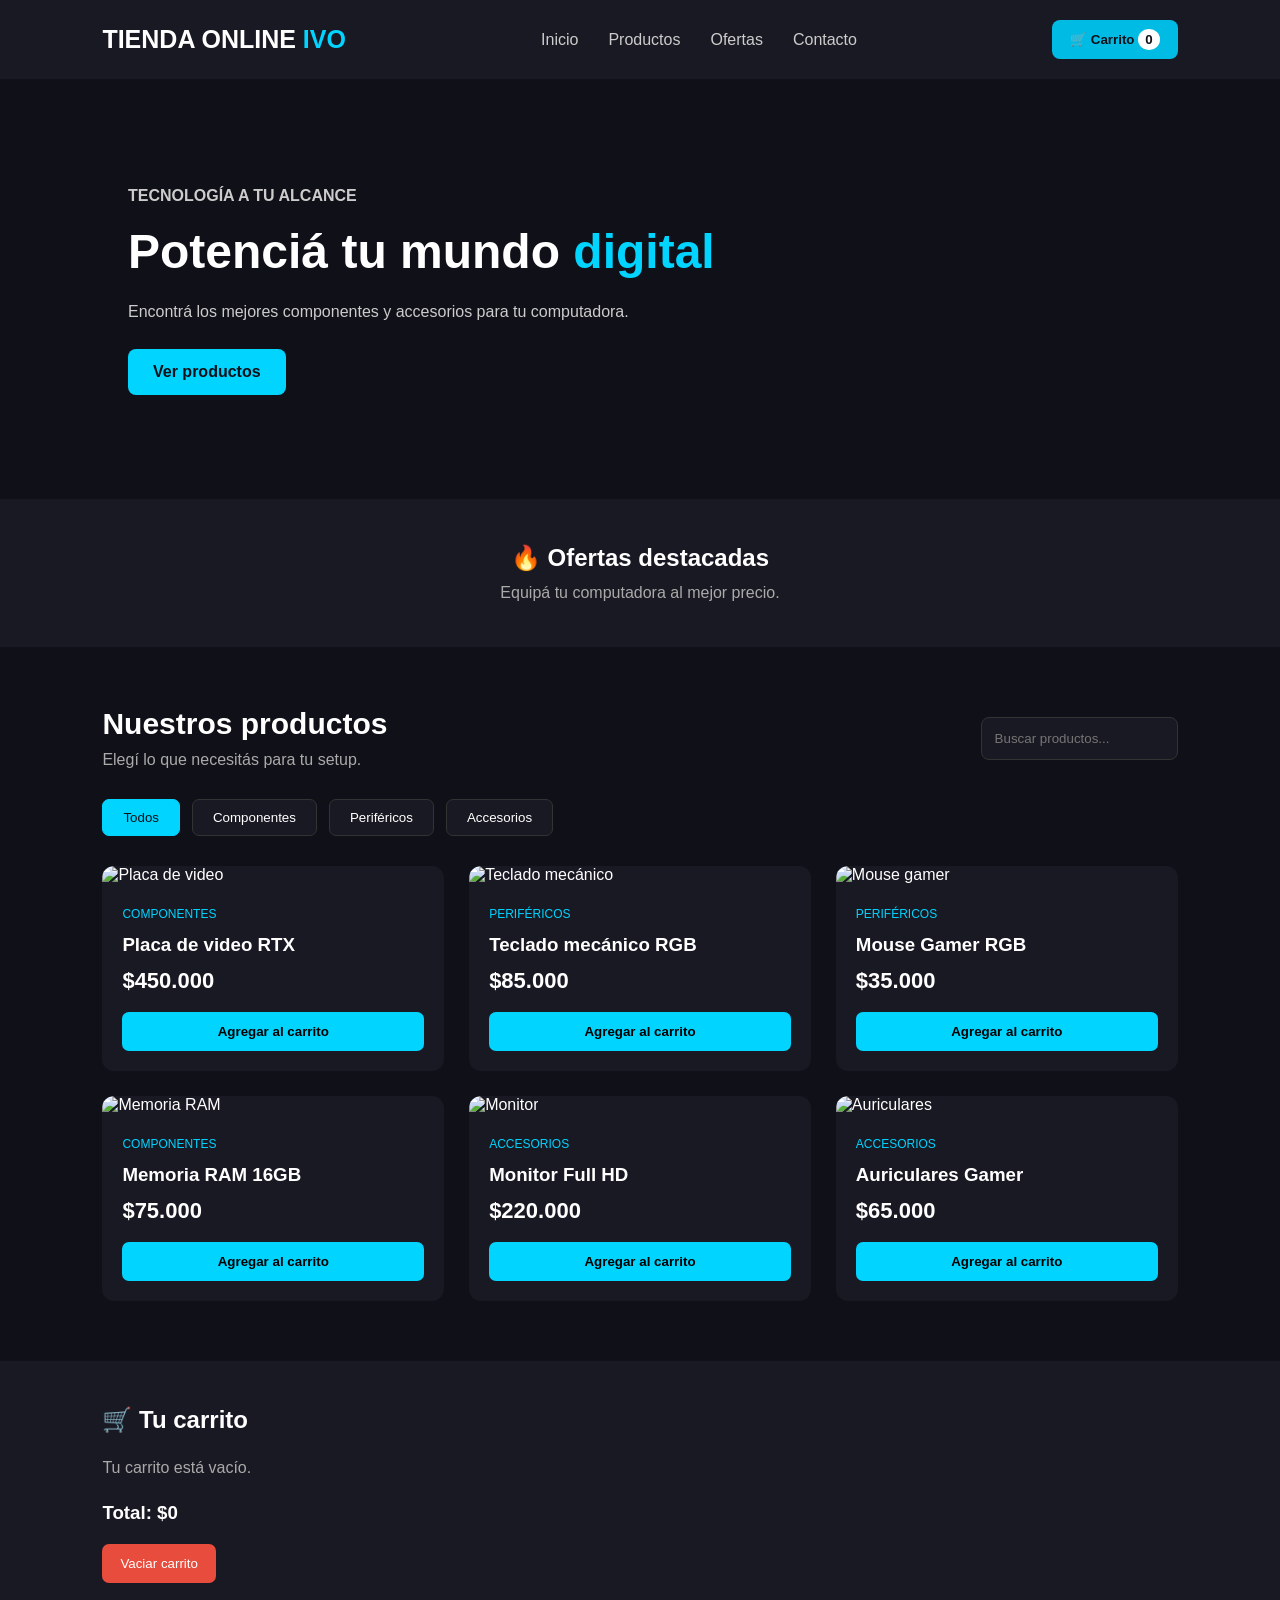
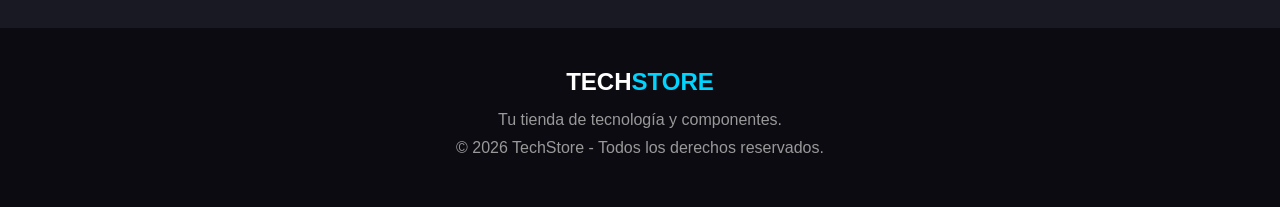
==== index.html @ 3e7b7b2c "Mi segundo proyecto para mejorar en la programacion" ====
<!DOCTYPE html>
<html lang="es">
<head>
    <meta charset="UTF-8">
    <meta name="viewport" content="width=device-width, initial-scale=1.0">
    <title>TIENDA ONLINE IVO | Tienda de Tecnología</title>
    <link rel="stylesheet" href="css/style.css">
</head>
<body>

    <!-- ENCABEZADO -->
    <header>
        <nav class="navbar">
            <a href="#" class="logo">TIENDA ONLINE<span> IVO</span></a>

            <ul class="nav-links">
                <li><a href="#inicio">Inicio</a></li>
                <li><a href="#productos">Productos</a></li>
                <li><a href="#ofertas">Ofertas</a></li>
                <li><a href="#contacto">Contacto</a></li>
            </ul>

            <button class="cart-button" onclick="mostrarCarrito()">
                🛒 Carrito
                <span id="contador">0</span>
            </button>
        </nav>
    </header>

    <!-- PORTADA -->
    <section class="hero" id="inicio">
        <div class="hero-content">
            <p class="subtitle">TECNOLOGÍA A TU ALCANCE</p>
            <h1>Potenciá tu mundo <span>digital</span></h1>
            <p>
                Encontrá los mejores componentes y accesorios
                para tu computadora.
            </p>
            <a href="#productos" class="hero-button">
                Ver productos
            </a>
        </div>
    </section>

    <!-- OFERTAS -->
    <section class="offers" id="ofertas">
        <h2>🔥 Ofertas destacadas</h2>
        <p>Equipá tu computadora al mejor precio.</p>
    </section>

    <!-- PRODUCTOS -->
    <main class="products-section" id="productos">

        <div class="section-header">
            <div>
                <h2>Nuestros productos</h2>
                <p>Elegí lo que necesitás para tu setup.</p>
            </div>

            <input
                type="text"
                id="buscador"
                placeholder="Buscar productos..."
                oninput="buscarProductos()"
            >
        </div>

        <!-- FILTROS -->
        <div class="filters">
            <button class="filter-btn active"
                onclick="filtrarProductos('todos', this)">
                Todos
            </button>

            <button class="filter-btn"
                onclick="filtrarProductos('componentes', this)">
                Componentes
            </button>

            <button class="filter-btn"
                onclick="filtrarProductos('perifericos', this)">
                Periféricos
            </button>

            <button class="filter-btn"
                onclick="filtrarProductos('accesorios', this)">
                Accesorios
            </button>
        </div>

        <!-- CATÁLOGO -->
        <div class="products-grid" id="lista-productos">

            <article class="product-card" data-categoria="componentes">
                <img src="https://images.unsplash.com/photo-1591488320449-011701bb6704?w=500"
                    alt="Placa de video">
                <div class="product-info">
                    <span class="category">Componentes</span>
                    <h3>Placa de video RTX</h3>
                    <p class="price">$450.000</p>
                    <button onclick="agregarCarrito('Placa de video RTX', 450000)">
                        Agregar al carrito
                    </button>
                </div>
            </article>

            <article class="product-card" data-categoria="perifericos">
                <img src="https://images.unsplash.com/photo-1587829741301-dc798b83add3?w=500"
                    alt="Teclado mecánico">
                <div class="product-info">
                    <span class="category">Periféricos</span>
                    <h3>Teclado mecánico RGB</h3>
                    <p class="price">$85.000</p>
                    <button onclick="agregarCarrito('Teclado mecánico RGB', 85000)">
                        Agregar al carrito
                    </button>
                </div>
            </article>

            <article class="product-card" data-categoria="perifericos">
                <img src="https://images.unsplash.com/photo-1527814050087-3793815479db?w=500"
                    alt="Mouse gamer">
                <div class="product-info">
                    <span class="category">Periféricos</span>
                    <h3>Mouse Gamer RGB</h3>
                    <p class="price">$35.000</p>
                    <button onclick="agregarCarrito('Mouse Gamer RGB', 35000)">
                        Agregar al carrito
                    </button>
                </div>
            </article>

            <article class="product-card" data-categoria="componentes">
                <img src="https://images.unsplash.com/photo-1541029071515-84cc54f84dc5?w=500"
                    alt="Memoria RAM">
                <div class="product-info">
                    <span class="category">Componentes</span>
                    <h3>Memoria RAM 16GB</h3>
                    <p class="price">$75.000</p>
                    <button onclick="agregarCarrito('Memoria RAM 16GB', 75000)">
                        Agregar al carrito
                    </button>
                </div>
            </article>

            <article class="product-card" data-categoria="accesorios">
                <img src="https://images.unsplash.com/photo-1527443224154-c4a3942d3acf?w=500"
                    alt="Monitor">
                <div class="product-info">
                    <span class="category">Accesorios</span>
                    <h3>Monitor Full HD</h3>
                    <p class="price">$220.000</p>
                    <button onclick="agregarCarrito('Monitor Full HD', 220000)">
                        Agregar al carrito
                    </button>
                </div>
            </article>

            <article class="product-card" data-categoria="accesorios">
                <img src="https://images.unsplash.com/photo-1546435770-a3e426bf472b?w=500"
                    alt="Auriculares">
                <div class="product-info">
                    <span class="category">Accesorios</span>
                    <h3>Auriculares Gamer</h3>
                    <p class="price">$65.000</p>
                    <button onclick="agregarCarrito('Auriculares Gamer', 65000)">
                        Agregar al carrito
                    </button>
                </div>
            </article>

        </div>
    </main>

    <!-- CARRITO -->
    <section class="cart-section" id="carrito">
        <h2>🛒 Tu carrito</h2>

        <div id="productos-carrito">
            <p>Tu carrito está vacío.</p>
        </div>

        <h3>Total: $<span id="total">0</span></h3>

        <button class="clear-button" onclick="vaciarCarrito()">
            Vaciar carrito
        </button>
    </section>

    <!-- CONTACTO -->
    <footer id="contacto">
        <h2>TECH<span>STORE</span></h2>
        <p>Tu tienda de tecnología y componentes.</p>
        <p>© 2026 TechStore - Todos los derechos reservados.</p>
        
    </footer>

    <script src="script.js"></script>
</body>
</html>
---- css/style.css ----
/* CONFIGURACIÓN GENERAL */

* {
    margin: 0;
    padding: 0;
    box-sizing: border-box;
    font-family: Arial, sans-serif;
    scroll-behavior: smooth;
}

body {
    background-color: #101018;
    color: white;
}

/* NAVBAR */

header {
    background-color: #191923;
    padding: 20px 8%;
    position: sticky;
    top: 0;
    z-index: 100;
}

.navbar {
    display: flex;
    justify-content: space-between;
    align-items: center;
}

.logo {
    font-size: 25px;
    font-weight: bold;
    color: white;
    text-decoration: none;
}

.logo span,
footer span {
    color: #00d4ff;
}

.nav-links {
    display: flex;
    gap: 30px;
    list-style: none;
}

.nav-links a {
    text-decoration: none;
    color: #ccc;
    transition: 0.3s;
}

.nav-links a:hover {
    color: #00d4ff;
}

.cart-button {
    background: #00bce4;
    border: none;
    padding: 12px 18px;
    border-radius: 8px;
    color: #101018;
    font-weight: bold;
    cursor: pointer;
}

.cart-button span {
    background: white;
    padding: 3px 7px;
    border-radius: 50%;
}

/* PORTADA */

.hero {
    min-height: 420px;
    display: flex;
    align-items: center;
    padding: 60px 10%;
    background:
        linear-gradient(90deg, #101018 30%, #101018aa),
        url("https://images.unsplash.com/photo-1593640408182-31c70c8268f5?w=1600")
        center/cover;
}

.hero-content {
    max-width: 600px;
}

.subtitle {
    color: #008cff;
    font-weight: bold;
    margin-bottom: 15px;
}

.hero h1 {
    font-size: 48px;
    margin-bottom: 20px;
}

.hero h1 span {
    color: #00d4ff;
}

.hero-content p {
    color: #ccc;
    line-height: 1.6;
}

.hero-button {
    display: inline-block;
    margin-top: 25px;
    background: #00d4ff;
    color: #101018;
    text-decoration: none;
    padding: 14px 25px;
    border-radius: 8px;
    font-weight: bold;
    transition: 0.3s;
}

.hero-button:hover {
    background: white;
    transform: translateY(-3px);
}

/* OFERTAS */

.offers {
    text-align: center;
    padding: 45px 20px;
    background: #191923;
}

.offers h2 {
    margin-bottom: 12px;
}

.offers p {
    color: #aaa;
}

/* PRODUCTOS */

.products-section {
    padding: 60px 8%;
}

.section-header {
    display: flex;
    justify-content: space-between;
    align-items: center;
    gap: 20px;
    flex-wrap: wrap;
}

.section-header h2 {
    font-size: 30px;
    margin-bottom: 10px;
}

.section-header p {
    color: #aaa;
}

#buscador {
    padding: 13px;
    border-radius: 8px;
    border: 1px solid #333;
    background: #191923;
    color: white;
    outline: none;
}

#buscador:focus {
    border-color: #00d4ff;
}

/* FILTROS */

.filters {
    display: flex;
    gap: 12px;
    flex-wrap: wrap;
    margin: 30px 0;
}

.filter-btn {
    background: #191923;
    color: white;
    border: 1px solid #333;
    padding: 10px 20px;
    border-radius: 7px;
    cursor: pointer;
    transition: 0.3s;
}

.filter-btn:hover,
.filter-btn.active {
    background: #00d4ff;
    color: #101018;
    border-color: #00d4ff;
}

/* TARJETAS */

.products-grid {
    display: grid;
    grid-template-columns: repeat(3, 1fr);
    gap: 25px;
}

.product-card {
    background: #191923;
    border-radius: 12px;
    overflow: hidden;
    transition: 0.3s;
}

.product-card:hover {
    transform: translateY(-7px);
    box-shadow: 0 10px 25px #0008;
}

.product-card img {
    width: 100%;
    height: 200px;
    object-fit: cover;
}

.product-info {
    padding: 20px;
}

.category {
    color: #00d4ff;
    font-size: 12px;
    text-transform: uppercase;
}

.product-info h3 {
    margin: 12px 0;
}

.price {
    font-size: 22px;
    font-weight: bold;
    margin-bottom: 18px;
}

.product-info button {
    width: 100%;
    padding: 12px;
    background: #00d4ff;
    border: none;
    border-radius: 7px;
    cursor: pointer;
    font-weight: bold;
    transition: 0.3s;
}

.product-info button:hover {
    background: white;
}

/* CARRITO */

.cart-section {
    background: #191923;
    padding: 45px 8%;
}

.cart-section h2 {
    margin-bottom: 25px;
}

#productos-carrito p {
    color: #aaa;
    margin-bottom: 15px;
}

.cart-item {
    display: flex;
    justify-content: space-between;
    align-items: center;
    gap: 15px;
    padding: 15px 0;
    border-bottom: 1px solid #333;
}

.cart-item button {
    background: #e74c3c;
    color: white;
    border: none;
    padding: 7px 12px;
    border-radius: 5px;
    cursor: pointer;
}

.cart-section h3 {
    margin-top: 25px;
}

.clear-button {
    background: #e74c3c;
    color: white;
    border: none;
    padding: 12px 18px;
    border-radius: 7px;
    cursor: pointer;
    margin-top: 20px;
}

/* FOOTER */

footer {
    padding: 40px 20px;
    text-align: center;
    background: #0b0b11;
}

footer h2 {
    margin-bottom: 15px;
}

footer p {
    color: #999;
    margin: 10px 0;
}

/* RESPONSIVE */

@media (max-width: 900px) {
    .products-grid {
        grid-template-columns: repeat(2, 1fr);
    }

    .nav-links {
        gap: 15px;
    }
}

@media (max-width: 600px) {
    .navbar {
        flex-direction: column;
        gap: 20px;
    }

    .nav-links {
        flex-wrap: wrap;
        justify-content: center;
    }

    .hero h1 {
        font-size: 35px;
    }

    .products-grid {
        grid-template-columns: 1fr;
    }

    .section-header {
        align-items: stretch;
        flex-direction: column;
    }

    #buscador {
        width: 100%;
    }
}
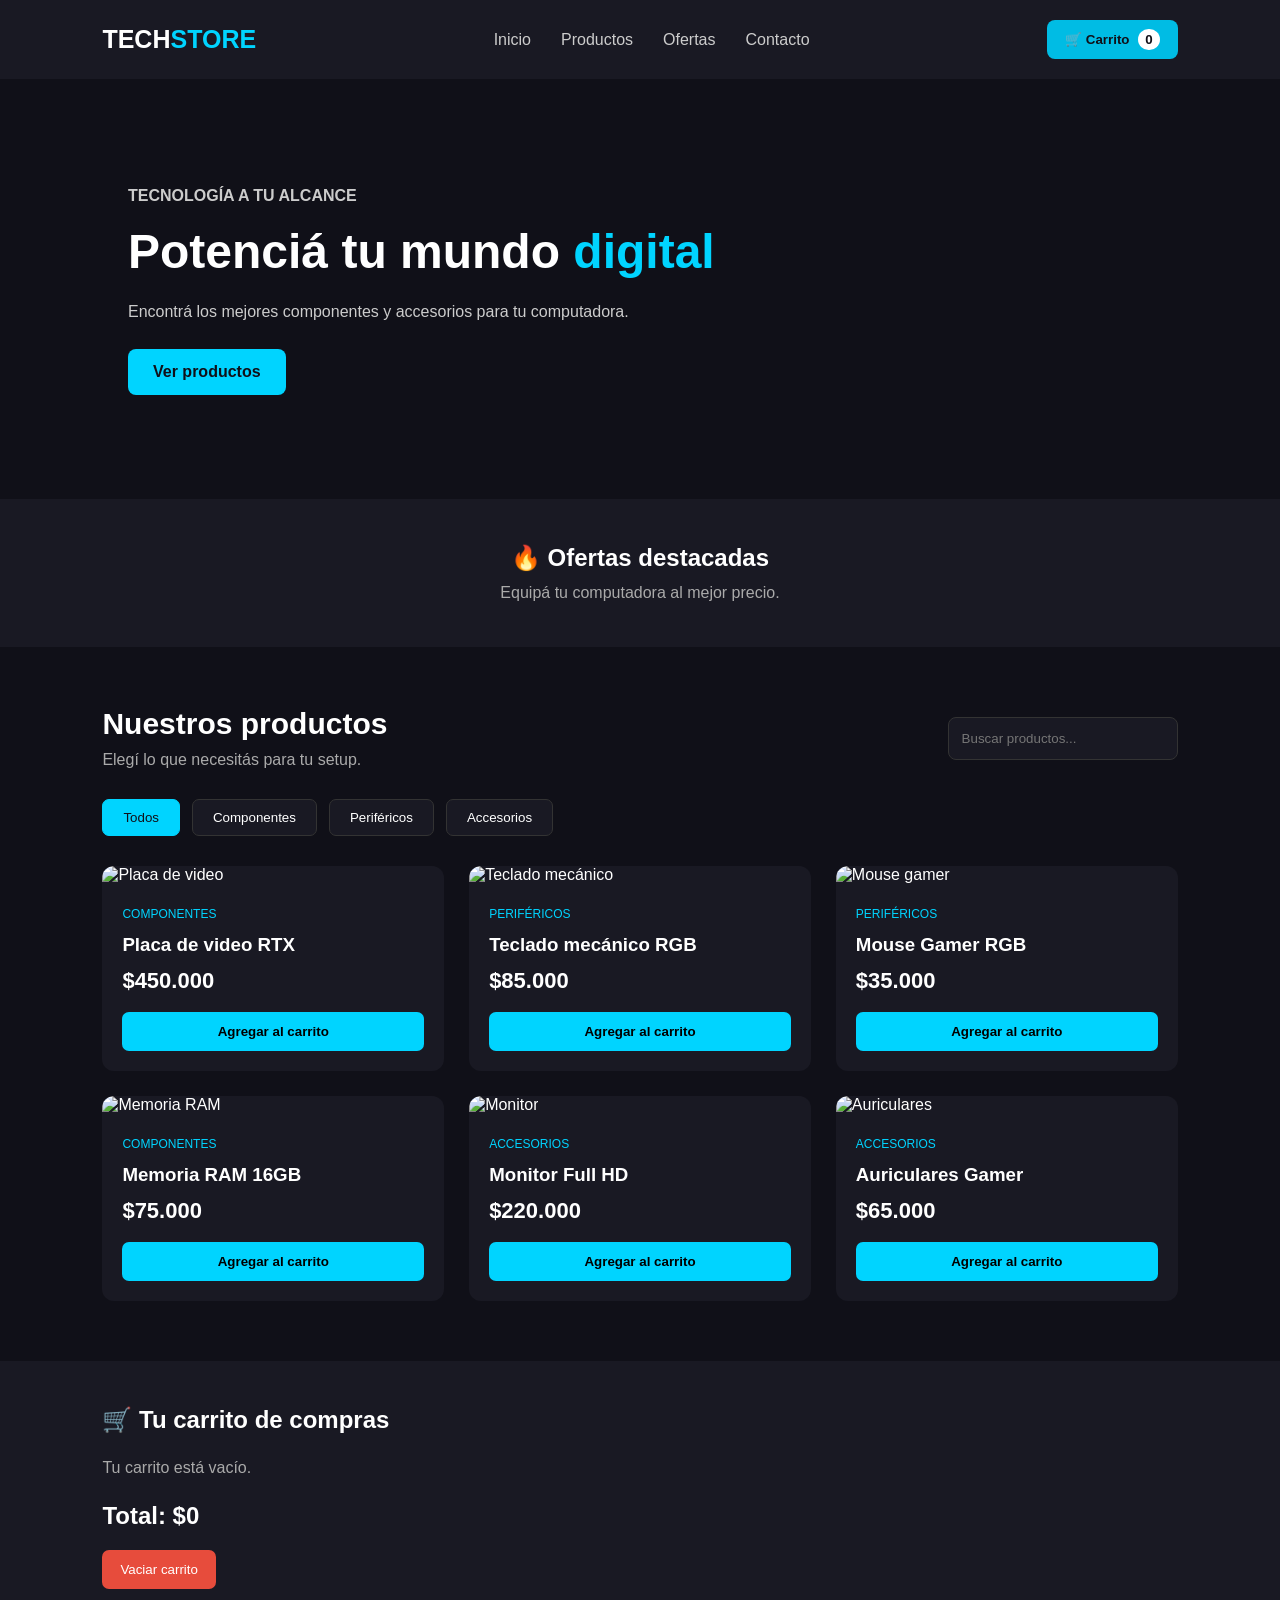
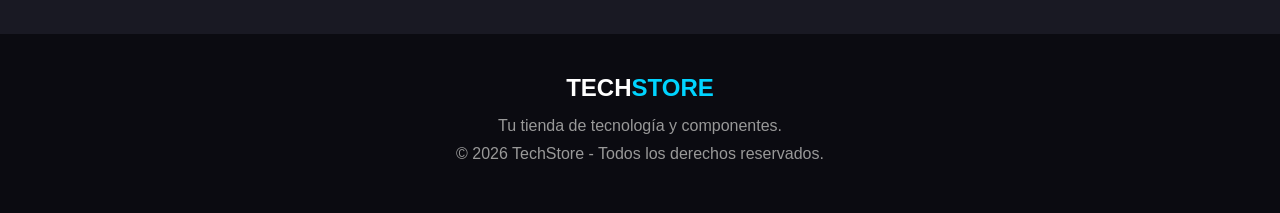
==== commit 565f1168: "Realice unos ajustes del programa para que ahora pueda sumar los montos de los productos que agregue" ====
--- a/index.html
+++ b/index.html
@@ -1,18 +1,26 @@
 
 <!DOCTYPE html>
 <html lang="es">
+
 <head>
     <meta charset="UTF-8">
     <meta name="viewport" content="width=device-width, initial-scale=1.0">
-    <title>TIENDA ONLINE IVO | Tienda de Tecnología</title>
-    <link rel="stylesheet" href="css/style.css">
+
+    <title>TechStore | Tienda de Tecnología</title>
+
+    <!-- CONEXION CSS -->
+    <link rel="stylesheet" href="./css/style.css">
 </head>
+
 <body>
 
-    <!-- ENCABEZADO -->
+    <!-- NAVBAR -->
     <header>
         <nav class="navbar">
-            <a href="#" class="logo">TIENDA ONLINE<span> IVO</span></a>
+
+            <a href="#inicio" class="logo">
+                TECH<span>STORE</span>
+            </a>
 
             <ul class="nav-links">
                 <li><a href="#inicio">Inicio</a></li>
@@ -25,177 +33,304 @@
                 🛒 Carrito
                 <span id="contador">0</span>
             </button>
+
         </nav>
     </header>
 
-    <!-- PORTADA -->
+
+    <!-- HERO -->
     <section class="hero" id="inicio">
+
         <div class="hero-content">
+
             <p class="subtitle">TECNOLOGÍA A TU ALCANCE</p>
-            <h1>Potenciá tu mundo <span>digital</span></h1>
+
+            <h1>
+                Potenciá tu mundo
+                <span>digital</span>
+            </h1>
+
             <p>
                 Encontrá los mejores componentes y accesorios
                 para tu computadora.
             </p>
+
             <a href="#productos" class="hero-button">
                 Ver productos
             </a>
-        </div>
+
+        </div>
+
     </section>
+
 
     <!-- OFERTAS -->
     <section class="offers" id="ofertas">
+
         <h2>🔥 Ofertas destacadas</h2>
-        <p>Equipá tu computadora al mejor precio.</p>
+
+        <p>
+            Equipá tu computadora al mejor precio.
+        </p>
+
     </section>
+
 
     <!-- PRODUCTOS -->
     <main class="products-section" id="productos">
 
         <div class="section-header">
+
             <div>
                 <h2>Nuestros productos</h2>
-                <p>Elegí lo que necesitás para tu setup.</p>
+
+                <p>
+                    Elegí lo que necesitás para tu setup.
+                </p>
             </div>
 
             <input
                 type="text"
                 id="buscador"
                 placeholder="Buscar productos..."
-                oninput="buscarProductos()"
             >
-        </div>
+
+        </div>
+
 
         <!-- FILTROS -->
         <div class="filters">
-            <button class="filter-btn active"
-                onclick="filtrarProductos('todos', this)">
+
+            <button class="filter-btn active" data-filtro="todos">
                 Todos
             </button>
 
-            <button class="filter-btn"
-                onclick="filtrarProductos('componentes', this)">
+            <button class="filter-btn" data-filtro="componentes">
                 Componentes
             </button>
 
-            <button class="filter-btn"
-                onclick="filtrarProductos('perifericos', this)">
+            <button class="filter-btn" data-filtro="perifericos">
                 Periféricos
             </button>
 
-            <button class="filter-btn"
-                onclick="filtrarProductos('accesorios', this)">
+            <button class="filter-btn" data-filtro="accesorios">
                 Accesorios
             </button>
-        </div>
-
-        <!-- CATÁLOGO -->
+
+        </div>
+
+
+        <!-- GRID PRODUCTOS -->
         <div class="products-grid" id="lista-productos">
 
+
+            <!-- PRODUCTO 1 -->
             <article class="product-card" data-categoria="componentes">
-                <img src="https://images.unsplash.com/photo-1591488320449-011701bb6704?w=500"
-                    alt="Placa de video">
-                <div class="product-info">
+
+                <img
+                    src="https://images.unsplash.com/photo-1591488320449-011701bb6704?w=500"
+                    alt="Placa de video"
+                >
+
+                <div class="product-info">
+
                     <span class="category">Componentes</span>
+
                     <h3>Placa de video RTX</h3>
+
                     <p class="price">$450.000</p>
+
                     <button onclick="agregarCarrito('Placa de video RTX', 450000)">
                         Agregar al carrito
                     </button>
-                </div>
-            </article>
-
+
+                </div>
+
+            </article>
+
+
+            <!-- PRODUCTO 2 -->
             <article class="product-card" data-categoria="perifericos">
-                <img src="https://images.unsplash.com/photo-1587829741301-dc798b83add3?w=500"
-                    alt="Teclado mecánico">
-                <div class="product-info">
+
+                <img
+                    src="https://images.unsplash.com/photo-1587829741301-dc798b83add3?w=500"
+                    alt="Teclado mecánico"
+                >
+
+                <div class="product-info">
+
                     <span class="category">Periféricos</span>
+
                     <h3>Teclado mecánico RGB</h3>
+
                     <p class="price">$85.000</p>
+
                     <button onclick="agregarCarrito('Teclado mecánico RGB', 85000)">
                         Agregar al carrito
                     </button>
-                </div>
-            </article>
-
+
+                </div>
+
+            </article>
+
+
+            <!-- PRODUCTO 3 -->
             <article class="product-card" data-categoria="perifericos">
-                <img src="https://images.unsplash.com/photo-1527814050087-3793815479db?w=500"
-                    alt="Mouse gamer">
-                <div class="product-info">
+
+                <img
+                    src="https://images.unsplash.com/photo-1527814050087-3793815479db?w=500"
+                    alt="Mouse gamer"
+                >
+
+                <div class="product-info">
+
                     <span class="category">Periféricos</span>
+
                     <h3>Mouse Gamer RGB</h3>
+
                     <p class="price">$35.000</p>
+
                     <button onclick="agregarCarrito('Mouse Gamer RGB', 35000)">
                         Agregar al carrito
                     </button>
-                </div>
-            </article>
-
+
+                </div>
+
+            </article>
+
+
+            <!-- PRODUCTO 4 -->
             <article class="product-card" data-categoria="componentes">
-                <img src="https://images.unsplash.com/photo-1541029071515-84cc54f84dc5?w=500"
-                    alt="Memoria RAM">
-                <div class="product-info">
+
+                <img
+                    src="https://images.unsplash.com/photo-1541029071515-84cc54f84dc5?w=500"
+                    alt="Memoria RAM"
+                >
+
+                <div class="product-info">
+
                     <span class="category">Componentes</span>
+
                     <h3>Memoria RAM 16GB</h3>
+
                     <p class="price">$75.000</p>
+
                     <button onclick="agregarCarrito('Memoria RAM 16GB', 75000)">
                         Agregar al carrito
                     </button>
-                </div>
-            </article>
-
+
+                </div>
+
+            </article>
+
+
+            <!-- PRODUCTO 5 -->
             <article class="product-card" data-categoria="accesorios">
-                <img src="https://images.unsplash.com/photo-1527443224154-c4a3942d3acf?w=500"
-                    alt="Monitor">
-                <div class="product-info">
+
+                <img
+                    src="https://images.unsplash.com/photo-1527443224154-c4a3942d3acf?w=500"
+                    alt="Monitor"
+                >
+
+                <div class="product-info">
+
                     <span class="category">Accesorios</span>
+
                     <h3>Monitor Full HD</h3>
+
                     <p class="price">$220.000</p>
+
                     <button onclick="agregarCarrito('Monitor Full HD', 220000)">
                         Agregar al carrito
                     </button>
-                </div>
-            </article>
-
+
+                </div>
+
+            </article>
+
+
+            <!-- PRODUCTO 6 -->
             <article class="product-card" data-categoria="accesorios">
-                <img src="https://images.unsplash.com/photo-1546435770-a3e426bf472b?w=500"
-                    alt="Auriculares">
-                <div class="product-info">
+
+                <img
+                    src="https://images.unsplash.com/photo-1546435770-a3e426bf472b?w=500"
+                    alt="Auriculares"
+                >
+
+                <div class="product-info">
+
                     <span class="category">Accesorios</span>
+
                     <h3>Auriculares Gamer</h3>
+
                     <p class="price">$65.000</p>
+
                     <button onclick="agregarCarrito('Auriculares Gamer', 65000)">
                         Agregar al carrito
                     </button>
-                </div>
-            </article>
-
-        </div>
+
+                </div>
+
+            </article>
+
+        </div>
+
+        <p id="sin-resultados" hidden>
+            No se encontraron productos.
+        </p>
+
     </main>
+
 
     <!-- CARRITO -->
     <section class="cart-section" id="carrito">
-        <h2>🛒 Tu carrito</h2>
+
+        <h2>🛒 Tu carrito de compras</h2>
 
         <div id="productos-carrito">
+
             <p>Tu carrito está vacío.</p>
-        </div>
-
-        <h3>Total: $<span id="total">0</span></h3>
-
-        <button class="clear-button" onclick="vaciarCarrito()">
-            Vaciar carrito
-        </button>
+
+        </div>
+
+        <div class="cart-total">
+
+            <h3>
+                Total:
+                $<span id="total">0</span>
+            </h3>
+
+            <button
+                class="clear-button"
+                onclick="vaciarCarrito()"
+            >
+                Vaciar carrito
+            </button>
+
+        </div>
+
     </section>
 
-    <!-- CONTACTO -->
+
+    <!-- FOOTER -->
     <footer id="contacto">
+
         <h2>TECH<span>STORE</span></h2>
-        <p>Tu tienda de tecnología y componentes.</p>
-        <p>© 2026 TechStore - Todos los derechos reservados.</p>
-        
+
+        <p>
+            Tu tienda de tecnología y componentes.
+        </p>
+
+        <p>
+            © 2026 TechStore - Todos los derechos reservados.
+        </p>
+
     </footer>
 
-    <script src="script.js"></script>
+
+    <!-- CONEXION JAVASCRIPT -->
+    <script src="./js/main.js"></script>
+
 </body>
+
 </html>
--- a/css/style.css
+++ b/css/style.css
@@ -1,5 +1,7 @@
 
-/* CONFIGURACIÓN GENERAL */
+/* =================================
+   CONFIGURACION GENERAL
+================================= */
 
 * {
     margin: 0;
@@ -14,7 +16,10 @@
     color: white;
 }
 
-/* NAVBAR */
+
+/* =================================
+   NAVBAR
+================================= */
 
 header {
     background-color: #191923;
@@ -28,6 +33,7 @@
     display: flex;
     justify-content: space-between;
     align-items: center;
+    gap: 20px;
 }
 
 .logo {
@@ -72,15 +78,20 @@
     background: white;
     padding: 3px 7px;
     border-radius: 50%;
-}
-
-/* PORTADA */
+    margin-left: 5px;
+}
+
+
+/* =================================
+   HERO
+================================= */
 
 .hero {
     min-height: 420px;
     display: flex;
     align-items: center;
     padding: 60px 10%;
+
     background:
         linear-gradient(90deg, #101018 30%, #101018aa),
         url("https://images.unsplash.com/photo-1593640408182-31c70c8268f5?w=1600")
@@ -92,7 +103,7 @@
 }
 
 .subtitle {
-    color: #008cff;
+    color: #00d4ff;
     font-weight: bold;
     margin-bottom: 15px;
 }
@@ -128,7 +139,10 @@
     transform: translateY(-3px);
 }
 
-/* OFERTAS */
+
+/* =================================
+   OFERTAS
+================================= */
 
 .offers {
     text-align: center;
@@ -144,7 +158,10 @@
     color: #aaa;
 }
 
-/* PRODUCTOS */
+
+/* =================================
+   PRODUCTOS
+================================= */
 
 .products-section {
     padding: 60px 8%;
@@ -174,13 +191,17 @@
     background: #191923;
     color: white;
     outline: none;
+    min-width: 230px;
 }
 
 #buscador:focus {
     border-color: #00d4ff;
 }
 
-/* FILTROS */
+
+/* =================================
+   FILTROS
+================================= */
 
 .filters {
     display: flex;
@@ -206,11 +227,14 @@
     border-color: #00d4ff;
 }
 
-/* TARJETAS */
+
+/* =================================
+   GRID Y TARJETAS
+================================= */
 
 .products-grid {
     display: grid;
-    grid-template-columns: repeat(3, 1fr);
+    grid-template-columns: repeat(3, minmax(0, 1fr));
     gap: 25px;
 }
 
@@ -267,7 +291,10 @@
     background: white;
 }
 
-/* CARRITO */
+
+/* =================================
+   CARRITO
+================================= */
 
 .cart-section {
     background: #191923;
@@ -278,7 +305,7 @@
     margin-bottom: 25px;
 }
 
-#productos-carrito p {
+#productos-carrito > p {
     color: #aaa;
     margin-bottom: 15px;
 }
@@ -287,22 +314,45 @@
     display: flex;
     justify-content: space-between;
     align-items: center;
-    gap: 15px;
-    padding: 15px 0;
-    border-bottom: 1px solid #333;
-}
-
-.cart-item button {
+    gap: 20px;
+    padding: 20px;
+    margin-bottom: 15px;
+    background: #101018;
+    border-radius: 10px;
+}
+
+.cart-item p {
+    color: #aaa;
+    margin-top: 8px;
+}
+
+.cart-actions {
+    display: flex;
+    gap: 8px;
+    flex-wrap: wrap;
+}
+
+.cart-actions button {
+    padding: 9px 13px;
+    border: none;
+    border-radius: 6px;
+    cursor: pointer;
+    background: #00d4ff;
+    color: #101018;
+    font-weight: bold;
+}
+
+.cart-actions .delete-button {
     background: #e74c3c;
     color: white;
-    border: none;
-    padding: 7px 12px;
-    border-radius: 5px;
-    cursor: pointer;
-}
-
-.cart-section h3 {
+}
+
+.cart-total {
     margin-top: 25px;
+}
+
+.cart-total h3 {
+    font-size: 24px;
 }
 
 .clear-button {
@@ -315,7 +365,20 @@
     margin-top: 20px;
 }
 
-/* FOOTER */
+
+/* =================================
+   SIN RESULTADOS
+================================= */
+
+#sin-resultados {
+    color: #aaa;
+    margin-top: 25px;
+}
+
+
+/* =================================
+   FOOTER
+================================= */
 
 footer {
     padding: 40px 20px;
@@ -332,19 +395,25 @@
     margin: 10px 0;
 }
 
-/* RESPONSIVE */
+
+/* =================================
+   RESPONSIVE
+================================= */
 
 @media (max-width: 900px) {
+
     .products-grid {
-        grid-template-columns: repeat(2, 1fr);
+        grid-template-columns: repeat(2, minmax(0, 1fr));
     }
 
     .nav-links {
         gap: 15px;
     }
+
 }
 
 @media (max-width: 600px) {
+
     .navbar {
         flex-direction: column;
         gap: 20px;
@@ -371,4 +440,10 @@
     #buscador {
         width: 100%;
     }
-}
+
+    .cart-item {
+        flex-direction: column;
+        align-items: flex-start;
+    }
+
+}
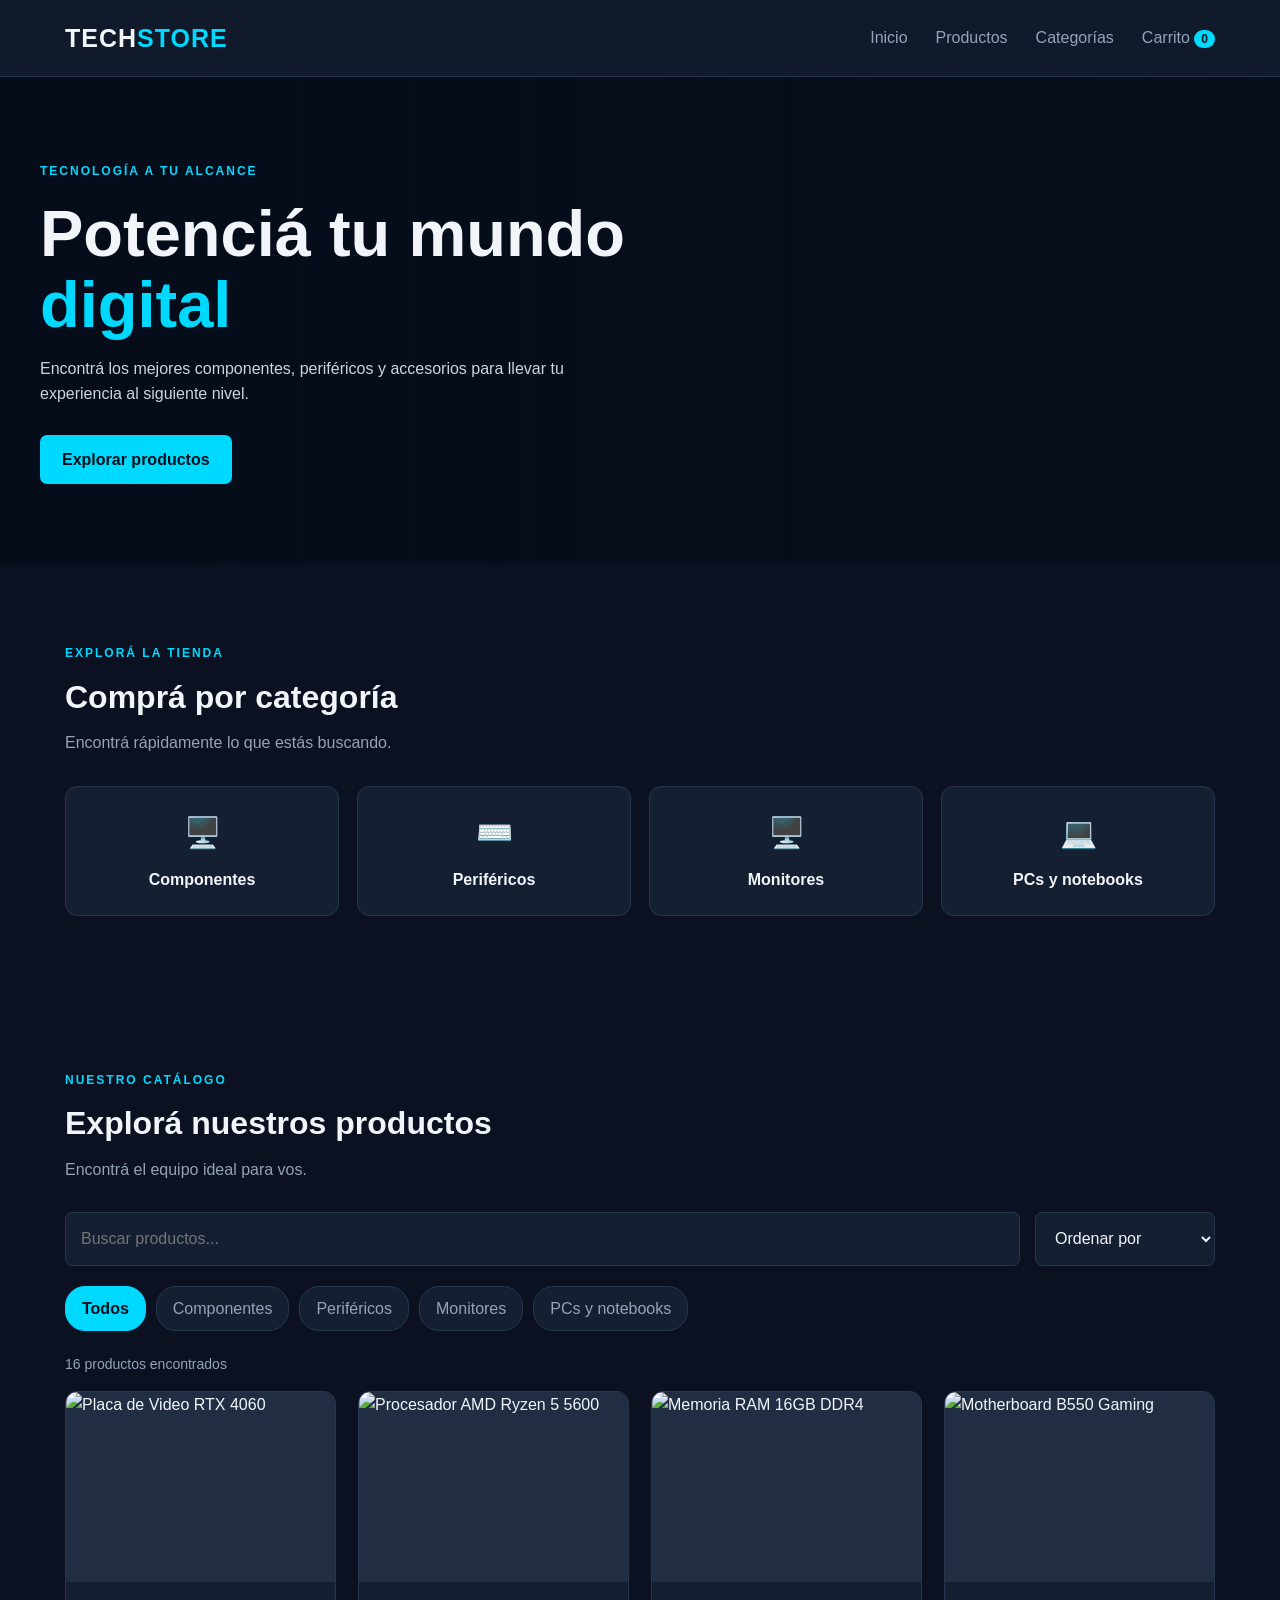
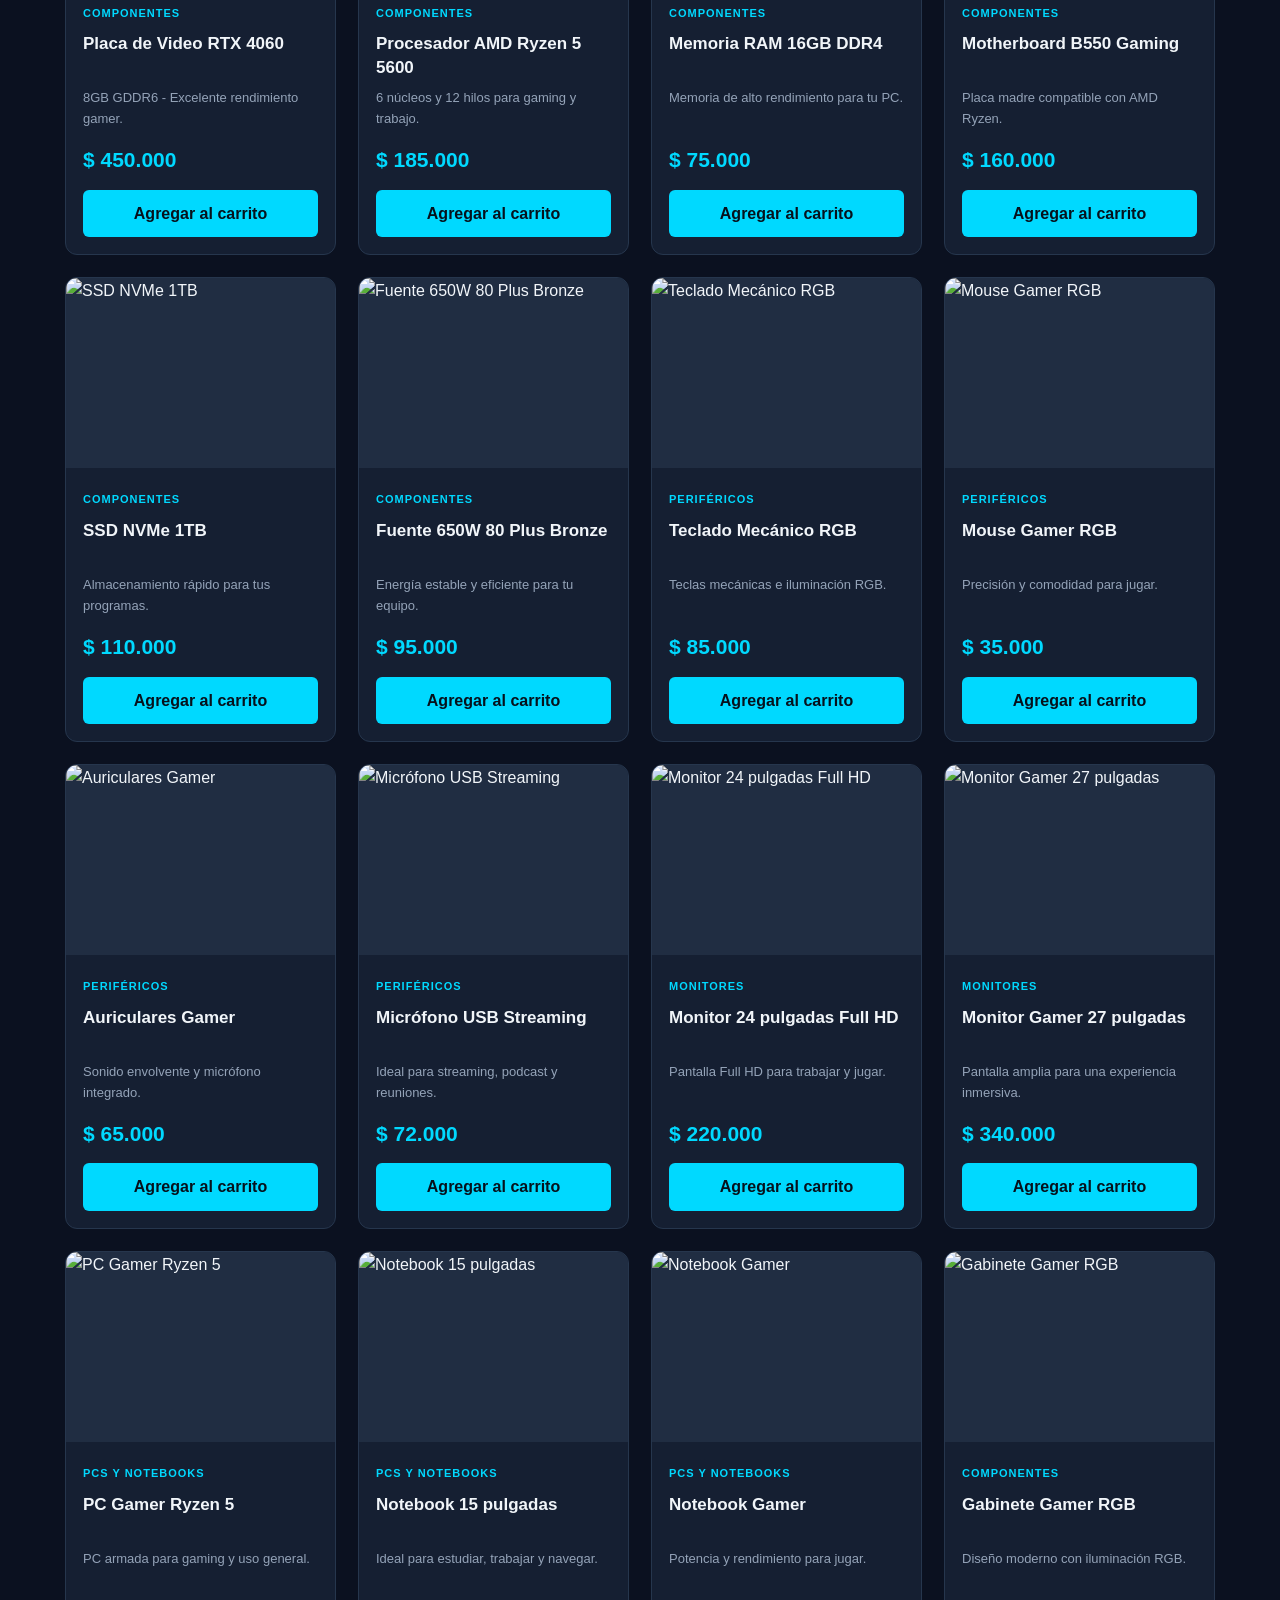
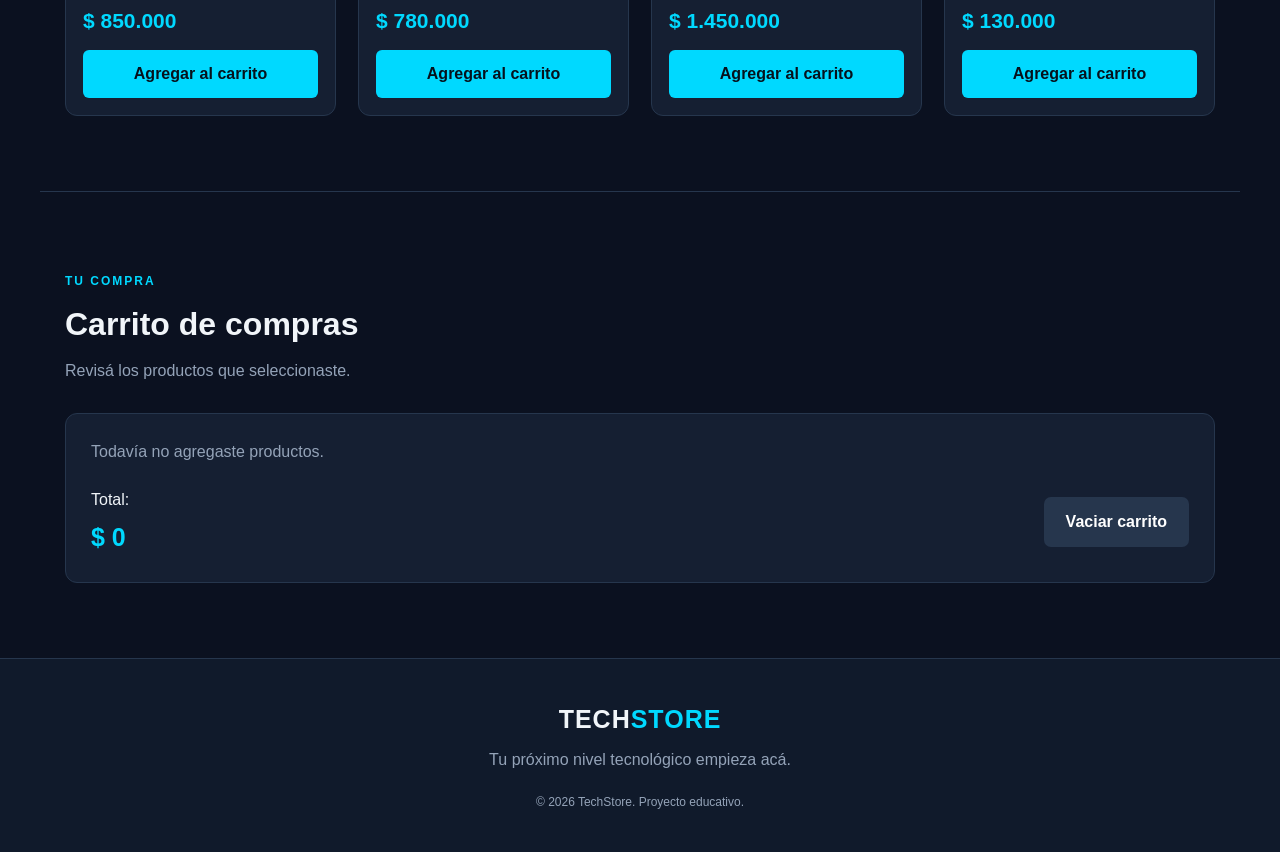
==== commit 25cf4606: "Se realiza la insercion de mas productos y retoques de codigo" ====
--- a/index.html
+++ b/index.html
@@ -1,336 +1,142 @@
 
 <!DOCTYPE html>
 <html lang="es">
-
 <head>
     <meta charset="UTF-8">
     <meta name="viewport" content="width=device-width, initial-scale=1.0">
-
-    <title>TechStore | Tienda de Tecnología</title>
-
-    <!-- CONEXION CSS -->
+    <title>TechStore | Tecnología y Gaming</title>
     <link rel="stylesheet" href="./css/style.css">
 </head>
-
 <body>
 
-    <!-- NAVBAR -->
-    <header>
+    <header class="header">
         <nav class="navbar">
-
-            <a href="#inicio" class="logo">
-                TECH<span>STORE</span>
-            </a>
+            <a href="#" class="logo">TECH<span>STORE</span></a>
 
             <ul class="nav-links">
                 <li><a href="#inicio">Inicio</a></li>
-                <li><a href="#productos">Productos</a></li>
-                <li><a href="#ofertas">Ofertas</a></li>
-                <li><a href="#contacto">Contacto</a></li>
+                <li><a href="#catalogo">Productos</a></li>
+                <li><a href="#categorias">Categorías</a></li>
+                <li><a href="#carrito">Carrito <span id="contador-carrito">0</span></a></li>
             </ul>
-
-            <button class="cart-button" onclick="mostrarCarrito()">
-                🛒 Carrito
-                <span id="contador">0</span>
-            </button>
-
         </nav>
     </header>
 
+    <main>
+        <section class="hero" id="inicio">
+            <div class="hero-content">
+                <span class="hero-tag">TECNOLOGÍA A TU ALCANCE</span>
+                <h1>Potenciá tu mundo <span>digital</span></h1>
+                <p>Encontrá los mejores componentes, periféricos y accesorios para llevar tu experiencia al siguiente nivel.</p>
+                <a href="#catalogo" class="btn-primary">Explorar productos</a>
+            </div>
+        </section>
 
-    <!-- HERO -->
-    <section class="hero" id="inicio">
-
-        <div class="hero-content">
-
-            <p class="subtitle">TECNOLOGÍA A TU ALCANCE</p>
-
-            <h1>
-                Potenciá tu mundo
-                <span>digital</span>
-            </h1>
-
-            <p>
-                Encontrá los mejores componentes y accesorios
-                para tu computadora.
-            </p>
-
-            <a href="#productos" class="hero-button">
-                Ver productos
-            </a>
-
-        </div>
-
-    </section>
-
-
-    <!-- OFERTAS -->
-    <section class="offers" id="ofertas">
-
-        <h2>🔥 Ofertas destacadas</h2>
-
-        <p>
-            Equipá tu computadora al mejor precio.
-        </p>
-
-    </section>
-
-
-    <!-- PRODUCTOS -->
-    <main class="products-section" id="productos">
-
-        <div class="section-header">
-
-            <div>
-                <h2>Nuestros productos</h2>
-
-                <p>
-                    Elegí lo que necesitás para tu setup.
-                </p>
+        <section class="categories-section" id="categorias">
+            <div class="section-heading">
+                <span class="section-tag">EXPLORÁ LA TIENDA</span>
+                <h2>Comprá por categoría</h2>
+                <p>Encontrá rápidamente lo que estás buscando.</p>
             </div>
 
-            <input
-                type="text"
-                id="buscador"
-                placeholder="Buscar productos..."
-            >
+            <div class="category-cards">
+                <button class="category-card" data-category="componentes">
+                    <span class="category-icon">🖥️</span>
+                    <span>Componentes</span>
+                </button>
 
-        </div>
+                <button class="category-card" data-category="perifericos">
+                    <span class="category-icon">⌨️</span>
+                    <span>Periféricos</span>
+                </button>
 
+                <button class="category-card" data-category="monitores">
+                    <span class="category-icon">🖥️</span>
+                    <span>Monitores</span>
+                </button>
 
-        <!-- FILTROS -->
-        <div class="filters">
+                <button class="category-card" data-category="pcs">
+                    <span class="category-icon">💻</span>
+                    <span>PCs y notebooks</span>
+                </button>
+            </div>
+        </section>
 
-            <button class="filter-btn active" data-filtro="todos">
-                Todos
-            </button>
+        <section class="catalog-section" id="catalogo">
+            <div class="section-heading">
+                <span class="section-tag">NUESTRO CATÁLOGO</span>
+                <h2>Explorá nuestros productos</h2>
+                <p>Encontrá el equipo ideal para vos.</p>
+            </div>
 
-            <button class="filter-btn" data-filtro="componentes">
-                Componentes
-            </button>
-
-            <button class="filter-btn" data-filtro="perifericos">
-                Periféricos
-            </button>
-
-            <button class="filter-btn" data-filtro="accesorios">
-                Accesorios
-            </button>
-
-        </div>
-
-
-        <!-- GRID PRODUCTOS -->
-        <div class="products-grid" id="lista-productos">
-
-
-            <!-- PRODUCTO 1 -->
-            <article class="product-card" data-categoria="componentes">
-
-                <img
-                    src="https://images.unsplash.com/photo-1591488320449-011701bb6704?w=500"
-                    alt="Placa de video"
+            <div class="catalog-controls">
+                <input
+                    type="search"
+                    id="buscador"
+                    placeholder="Buscar productos..."
+                    aria-label="Buscar productos"
                 >
 
-                <div class="product-info">
+                <select id="ordenar-productos" aria-label="Ordenar productos">
+                    <option value="default">Ordenar por</option>
+                    <option value="menor">Menor precio</option>
+                    <option value="mayor">Mayor precio</option>
+                    <option value="nombre">Nombre A-Z</option>
+                </select>
+            </div>
 
-                    <span class="category">Componentes</span>
+            <div class="filter-buttons">
+                <button class="filter-btn active" data-category="todos">Todos</button>
+                <button class="filter-btn" data-category="componentes">Componentes</button>
+                <button class="filter-btn" data-category="perifericos">Periféricos</button>
+                <button class="filter-btn" data-category="monitores">Monitores</button>
+                <button class="filter-btn" data-category="pcs">PCs y notebooks</button>
+            </div>
 
-                    <h3>Placa de video RTX</h3>
+            <p class="results-count" id="cantidad-resultados"></p>
 
-                    <p class="price">$450.000</p>
+            <div class="products-grid" id="contenedor-productos">
+                <!-- JavaScript genera las tarjetas automáticamente -->
+            </div>
 
-                    <button onclick="agregarCarrito('Placa de video RTX', 450000)">
-                        Agregar al carrito
-                    </button>
+            <p class="no-results" id="sin-resultados" hidden>
+                No encontramos productos con esa búsqueda.
+            </p>
+        </section>
 
+        <section class="cart-section" id="carrito">
+            <div class="section-heading">
+                <span class="section-tag">TU COMPRA</span>
+                <h2>Carrito de compras</h2>
+                <p>Revisá los productos que seleccionaste.</p>
+            </div>
+
+            <div class="cart-container">
+                <div id="lista-carrito">
+                    <p class="cart-empty">Todavía no agregaste productos.</p>
                 </div>
 
-            </article>
+                <div class="cart-summary">
+                    <div class="cart-total">
+                        <span>Total:</span>
+                        <strong id="total-carrito">$0</strong>
+                    </div>
 
-
-            <!-- PRODUCTO 2 -->
-            <article class="product-card" data-categoria="perifericos">
-
-                <img
-                    src="https://images.unsplash.com/photo-1587829741301-dc798b83add3?w=500"
-                    alt="Teclado mecánico"
-                >
-
-                <div class="product-info">
-
-                    <span class="category">Periféricos</span>
-
-                    <h3>Teclado mecánico RGB</h3>
-
-                    <p class="price">$85.000</p>
-
-                    <button onclick="agregarCarrito('Teclado mecánico RGB', 85000)">
-                        Agregar al carrito
+                    <button id="vaciar-carrito" class="btn-secondary">
+                        Vaciar carrito
                     </button>
-
                 </div>
-
-            </article>
-
-
-            <!-- PRODUCTO 3 -->
-            <article class="product-card" data-categoria="perifericos">
-
-                <img
-                    src="https://images.unsplash.com/photo-1527814050087-3793815479db?w=500"
-                    alt="Mouse gamer"
-                >
-
-                <div class="product-info">
-
-                    <span class="category">Periféricos</span>
-
-                    <h3>Mouse Gamer RGB</h3>
-
-                    <p class="price">$35.000</p>
-
-                    <button onclick="agregarCarrito('Mouse Gamer RGB', 35000)">
-                        Agregar al carrito
-                    </button>
-
-                </div>
-
-            </article>
-
-
-            <!-- PRODUCTO 4 -->
-            <article class="product-card" data-categoria="componentes">
-
-                <img
-                    src="https://images.unsplash.com/photo-1541029071515-84cc54f84dc5?w=500"
-                    alt="Memoria RAM"
-                >
-
-                <div class="product-info">
-
-                    <span class="category">Componentes</span>
-
-                    <h3>Memoria RAM 16GB</h3>
-
-                    <p class="price">$75.000</p>
-
-                    <button onclick="agregarCarrito('Memoria RAM 16GB', 75000)">
-                        Agregar al carrito
-                    </button>
-
-                </div>
-
-            </article>
-
-
-            <!-- PRODUCTO 5 -->
-            <article class="product-card" data-categoria="accesorios">
-
-                <img
-                    src="https://images.unsplash.com/photo-1527443224154-c4a3942d3acf?w=500"
-                    alt="Monitor"
-                >
-
-                <div class="product-info">
-
-                    <span class="category">Accesorios</span>
-
-                    <h3>Monitor Full HD</h3>
-
-                    <p class="price">$220.000</p>
-
-                    <button onclick="agregarCarrito('Monitor Full HD', 220000)">
-                        Agregar al carrito
-                    </button>
-
-                </div>
-
-            </article>
-
-
-            <!-- PRODUCTO 6 -->
-            <article class="product-card" data-categoria="accesorios">
-
-                <img
-                    src="https://images.unsplash.com/photo-1546435770-a3e426bf472b?w=500"
-                    alt="Auriculares"
-                >
-
-                <div class="product-info">
-
-                    <span class="category">Accesorios</span>
-
-                    <h3>Auriculares Gamer</h3>
-
-                    <p class="price">$65.000</p>
-
-                    <button onclick="agregarCarrito('Auriculares Gamer', 65000)">
-                        Agregar al carrito
-                    </button>
-
-                </div>
-
-            </article>
-
-        </div>
-
-        <p id="sin-resultados" hidden>
-            No se encontraron productos.
-        </p>
-
+            </div>
+        </section>
     </main>
 
-
-    <!-- CARRITO -->
-    <section class="cart-section" id="carrito">
-
-        <h2>🛒 Tu carrito de compras</h2>
-
-        <div id="productos-carrito">
-
-            <p>Tu carrito está vacío.</p>
-
-        </div>
-
-        <div class="cart-total">
-
-            <h3>
-                Total:
-                $<span id="total">0</span>
-            </h3>
-
-            <button
-                class="clear-button"
-                onclick="vaciarCarrito()"
-            >
-                Vaciar carrito
-            </button>
-
-        </div>
-
-    </section>
-
-
-    <!-- FOOTER -->
-    <footer id="contacto">
-
-        <h2>TECH<span>STORE</span></h2>
-
-        <p>
-            Tu tienda de tecnología y componentes.
-        </p>
-
-        <p>
-            © 2026 TechStore - Todos los derechos reservados.
-        </p>
-
+    <footer class="footer">
+        <a href="#inicio" class="logo">TECH<span>STORE</span></a>
+        <p>Tu próximo nivel tecnológico empieza acá.</p>
+        <p class="copyright">© 2026 TechStore. Proyecto educativo.</p>
     </footer>
 
+    <script src="./js/main.js"></script>
+</body>
+</html>
 
-    <!-- CONEXION JAVASCRIPT -->
-    <script src="./js/main.js"></script>
-
-</body>
-
-</html>
--- a/css/style.css
+++ b/css/style.css
@@ -1,35 +1,66 @@
 
-/* =================================
-   CONFIGURACION GENERAL
-================================= */
+/* =========================
+   CONFIGURACIÓN GENERAL
+========================= */
 
 * {
     margin: 0;
     padding: 0;
     box-sizing: border-box;
-    font-family: Arial, sans-serif;
+}
+
+html {
     scroll-behavior: smooth;
 }
 
 body {
-    background-color: #101018;
-    color: white;
-}
-
-
-/* =================================
-   NAVBAR
-================================= */
-
-header {
-    background-color: #191923;
-    padding: 20px 8%;
+    font-family: Arial, Helvetica, sans-serif;
+    background: #0b1120;
+    color: #f1f5f9;
+    line-height: 1.6;
+}
+
+button,
+input,
+select {
+    font: inherit;
+}
+
+button {
+    cursor: pointer;
+}
+
+a {
+    color: inherit;
+    text-decoration: none;
+}
+
+:root {
+    --color-fondo: #0b1120;
+    --color-card: #151f32;
+    --color-card-hover: #1c2a40;
+    --color-cyan: #00d9ff;
+    --color-texto: #f1f5f9;
+    --color-secundario: #94a3b8;
+    --color-borde: #26364d;
+}
+
+/* =========================
+   NAVEGACIÓN
+========================= */
+
+.header {
+    background: #101a2b;
+    border-bottom: 1px solid var(--color-borde);
     position: sticky;
     top: 0;
     z-index: 100;
 }
 
 .navbar {
+    max-width: 1200px;
+    margin: auto;
+    padding: 18px 25px;
     display: flex;
     justify-content: space-between;
     align-items: center;
@@ -38,412 +69,494 @@
 
 .logo {
     font-size: 25px;
-    font-weight: bold;
-    color: white;
-    text-decoration: none;
-}
-
-.logo span,
-footer span {
-    color: #00d4ff;
+    font-weight: 900;
+    letter-spacing: 1px;
+}
+
+.logo span {
+    color: var(--color-cyan);
 }
 
 .nav-links {
     display: flex;
-    gap: 30px;
+    align-items: center;
+    gap: 28px;
     list-style: none;
 }
 
 .nav-links a {
-    text-decoration: none;
-    color: #ccc;
+    color: var(--color-secundario);
+    transition: color 0.3s;
+}
+
+.nav-links a:hover {
+    color: var(--color-cyan);
+}
+
+#contador-carrito {
+    background: var(--color-cyan);
+    color: #06111c;
+    padding: 2px 7px;
+    border-radius: 20px;
+    font-size: 12px;
+    font-weight: bold;
+}
+
+/* =========================
+   PORTADA
+========================= */
+
+.hero {
+    min-height: 440px;
+    padding: 80px 25px;
+    display: flex;
+    align-items: center;
+    background:
+        linear-gradient(90deg, rgba(5, 12, 25, 0.96), rgba(5, 12, 25, 0.55)),
+        url("https://images.unsplash.com/photo-1591488320449-011701bb6704?w=1600") center/cover;
+}
+
+.hero-content {
+    width: 100%;
+    max-width: 1200px;
+    margin: auto;
+}
+
+.hero-tag,
+.section-tag {
+    color: var(--color-cyan);
+    font-size: 12px;
+    font-weight: bold;
+    letter-spacing: 2px;
+}
+
+.hero h1 {
+    max-width: 650px;
+    margin: 15px 0;
+    font-size: clamp(38px, 6vw, 65px);
+    line-height: 1.1;
+}
+
+.hero h1 span {
+    color: var(--color-cyan);
+}
+
+.hero p {
+    max-width: 560px;
+    color: #cbd5e1;
+    margin-bottom: 28px;
+}
+
+.btn-primary,
+.btn-secondary {
+    display: inline-block;
+    padding: 12px 22px;
+    border: none;
+    border-radius: 7px;
+    font-weight: bold;
     transition: 0.3s;
 }
 
-.nav-links a:hover {
-    color: #00d4ff;
-}
-
-.cart-button {
-    background: #00bce4;
-    border: none;
-    padding: 12px 18px;
-    border-radius: 8px;
-    color: #101018;
-    font-weight: bold;
-    cursor: pointer;
-}
-
-.cart-button span {
-    background: white;
-    padding: 3px 7px;
-    border-radius: 50%;
-    margin-left: 5px;
-}
-
-
-/* =================================
-   HERO
-================================= */
-
-.hero {
-    min-height: 420px;
-    display: flex;
-    align-items: center;
-    padding: 60px 10%;
-
-    background:
-        linear-gradient(90deg, #101018 30%, #101018aa),
-        url("https://images.unsplash.com/photo-1593640408182-31c70c8268f5?w=1600")
-        center/cover;
-}
-
-.hero-content {
-    max-width: 600px;
-}
-
-.subtitle {
-    color: #00d4ff;
-    font-weight: bold;
-    margin-bottom: 15px;
-}
-
-.hero h1 {
-    font-size: 48px;
+.btn-primary {
+    background: var(--color-cyan);
+    color: #06111c;
+}
+
+.btn-primary:hover {
+    background: #7cecff;
+    transform: translateY(-2px);
+}
+
+/* =========================
+   SECCIONES
+========================= */
+
+.categories-section,
+.catalog-section,
+.cart-section {
+    max-width: 1200px;
+    margin: auto;
+    padding: 75px 25px;
+}
+
+.section-heading {
+    margin-bottom: 30px;
+}
+
+.section-heading h2 {
+    font-size: 32px;
+    margin: 7px 0;
+}
+
+.section-heading p {
+    color: var(--color-secundario);
+}
+
+/* =========================
+   TARJETAS DE CATEGORÍAS
+========================= */
+
+.category-cards {
+    display: grid;
+    grid-template-columns: repeat(4, 1fr);
+    gap: 18px;
+}
+
+.category-card {
+    min-height: 130px;
+    padding: 20px;
+    border: 1px solid var(--color-borde);
+    border-radius: 12px;
+    background: var(--color-card);
+    color: var(--color-texto);
+    display: flex;
+    flex-direction: column;
+    align-items: center;
+    justify-content: center;
+    gap: 10px;
+    font-weight: bold;
+    transition: 0.3s;
+}
+
+.category-card:hover {
+    border-color: var(--color-cyan);
+    background: var(--color-card-hover);
+    transform: translateY(-5px);
+}
+
+.category-icon {
+    font-size: 30px;
+}
+
+/* =========================
+   BUSCADOR Y FILTROS
+========================= */
+
+.catalog-controls {
+    display: flex;
+    gap: 15px;
     margin-bottom: 20px;
 }
 
-.hero h1 span {
-    color: #00d4ff;
-}
-
-.hero-content p {
-    color: #ccc;
-    line-height: 1.6;
-}
-
-.hero-button {
-    display: inline-block;
-    margin-top: 25px;
-    background: #00d4ff;
-    color: #101018;
-    text-decoration: none;
-    padding: 14px 25px;
-    border-radius: 8px;
-    font-weight: bold;
-    transition: 0.3s;
-}
-
-.hero-button:hover {
-    background: white;
-    transform: translateY(-3px);
-}
-
-
-/* =================================
-   OFERTAS
-================================= */
-
-.offers {
-    text-align: center;
-    padding: 45px 20px;
-    background: #191923;
-}
-
-.offers h2 {
-    margin-bottom: 12px;
-}
-
-.offers p {
-    color: #aaa;
-}
-
-
-/* =================================
-   PRODUCTOS
-================================= */
-
-.products-section {
-    padding: 60px 8%;
-}
-
-.section-header {
-    display: flex;
-    justify-content: space-between;
-    align-items: center;
-    gap: 20px;
+.catalog-controls input,
+.catalog-controls select {
+    padding: 13px 15px;
+    border: 1px solid var(--color-borde);
+    border-radius: 7px;
+    background: var(--color-card);
+    color: var(--color-texto);
+    outline: none;
+}
+
+.catalog-controls input {
+    flex: 1;
+    min-width: 0;
+}
+
+.catalog-controls input:focus,
+.catalog-controls select:focus {
+    border-color: var(--color-cyan);
+}
+
+.catalog-controls select {
+    min-width: 180px;
+}
+
+.filter-buttons {
+    display: flex;
     flex-wrap: wrap;
-}
-
-.section-header h2 {
-    font-size: 30px;
-    margin-bottom: 10px;
-}
-
-.section-header p {
-    color: #aaa;
-}
-
-#buscador {
-    padding: 13px;
-    border-radius: 8px;
-    border: 1px solid #333;
-    background: #191923;
-    color: white;
-    outline: none;
-    min-width: 230px;
-}
-
-#buscador:focus {
-    border-color: #00d4ff;
-}
-
-
-/* =================================
-   FILTROS
-================================= */
-
-.filters {
-    display: flex;
-    gap: 12px;
-    flex-wrap: wrap;
-    margin: 30px 0;
+    gap: 10px;
+    margin-bottom: 22px;
 }
 
 .filter-btn {
-    background: #191923;
-    color: white;
-    border: 1px solid #333;
-    padding: 10px 20px;
-    border-radius: 7px;
-    cursor: pointer;
+    padding: 9px 16px;
+    border: 1px solid var(--color-borde);
+    border-radius: 20px;
+    background: var(--color-card);
+    color: var(--color-secundario);
     transition: 0.3s;
 }
 
 .filter-btn:hover,
 .filter-btn.active {
-    background: #00d4ff;
-    color: #101018;
-    border-color: #00d4ff;
-}
-
-
-/* =================================
-   GRID Y TARJETAS
-================================= */
+    background: var(--color-cyan);
+    border-color: var(--color-cyan);
+    color: #06111c;
+    font-weight: bold;
+}
+
+.results-count {
+    margin-bottom: 15px;
+    color: var(--color-secundario);
+    font-size: 14px;
+}
+
+/* =========================
+   PRODUCTOS
+========================= */
 
 .products-grid {
     display: grid;
-    grid-template-columns: repeat(3, minmax(0, 1fr));
-    gap: 25px;
+    grid-template-columns: repeat(4, 1fr);
+    gap: 22px;
 }
 
 .product-card {
-    background: #191923;
+    overflow: hidden;
+    background: var(--color-card);
+    border: 1px solid var(--color-borde);
     border-radius: 12px;
+    transition: 0.3s;
+}
+
+.product-card:hover {
+    transform: translateY(-5px);
+    border-color: var(--color-cyan);
+}
+
+.product-image {
+    height: 190px;
+    background: #202d42;
     overflow: hidden;
-    transition: 0.3s;
-}
-
-.product-card:hover {
-    transform: translateY(-7px);
-    box-shadow: 0 10px 25px #0008;
-}
-
-.product-card img {
+}
+
+.product-image img {
     width: 100%;
-    height: 200px;
+    height: 100%;
     object-fit: cover;
+    transition: transform 0.4s;
+}
+
+.product-card:hover .product-image img {
+    transform: scale(1.06);
 }
 
 .product-info {
-    padding: 20px;
-}
-
-.category {
-    color: #00d4ff;
-    font-size: 12px;
+    padding: 17px;
+}
+
+.product-category {
+    color: var(--color-cyan);
+    font-size: 11px;
+    font-weight: bold;
     text-transform: uppercase;
+    letter-spacing: 1px;
 }
 
 .product-info h3 {
-    margin: 12px 0;
-}
-
-.price {
-    font-size: 22px;
-    font-weight: bold;
-    margin-bottom: 18px;
-}
-
-.product-info button {
+    min-height: 48px;
+    margin: 8px 0;
+    font-size: 17px;
+    line-height: 1.4;
+}
+
+.product-description {
+    min-height: 42px;
+    color: var(--color-secundario);
+    font-size: 13px;
+}
+
+.product-price {
+    display: block;
+    margin: 13px 0;
+    color: var(--color-cyan);
+    font-size: 21px;
+    font-weight: bold;
+}
+
+.btn-add {
     width: 100%;
-    padding: 12px;
-    background: #00d4ff;
-    border: none;
-    border-radius: 7px;
-    cursor: pointer;
-    font-weight: bold;
-    transition: 0.3s;
-}
-
-.product-info button:hover {
-    background: white;
-}
-
-
-/* =================================
-   CARRITO
-================================= */
-
-.cart-section {
-    background: #191923;
-    padding: 45px 8%;
-}
-
-.cart-section h2 {
-    margin-bottom: 25px;
-}
-
-#productos-carrito > p {
-    color: #aaa;
-    margin-bottom: 15px;
-}
-
-.cart-item {
-    display: flex;
-    justify-content: space-between;
-    align-items: center;
-    gap: 20px;
-    padding: 20px;
-    margin-bottom: 15px;
-    background: #101018;
-    border-radius: 10px;
-}
-
-.cart-item p {
-    color: #aaa;
-    margin-top: 8px;
-}
-
-.cart-actions {
-    display: flex;
-    gap: 8px;
-    flex-wrap: wrap;
-}
-
-.cart-actions button {
-    padding: 9px 13px;
+    padding: 11px;
     border: none;
     border-radius: 6px;
-    cursor: pointer;
-    background: #00d4ff;
-    color: #101018;
-    font-weight: bold;
-}
-
-.cart-actions .delete-button {
-    background: #e74c3c;
+    background: var(--color-cyan);
+    color: #06111c;
+    font-weight: bold;
+    transition: 0.3s;
+}
+
+.btn-add:hover {
+    background: #7cecff;
+}
+
+.no-results {
+    padding: 35px;
+    color: var(--color-secundario);
+    text-align: center;
+}
+
+/* =========================
+   CARRITO
+========================= */
+
+.cart-section {
+    border-top: 1px solid var(--color-borde);
+}
+
+.cart-container {
+    padding: 25px;
+    background: var(--color-card);
+    border: 1px solid var(--color-borde);
+    border-radius: 12px;
+}
+
+.cart-empty {
+    color: var(--color-secundario);
+}
+
+.cart-item {
+    display: flex;
+    justify-content: space-between;
+    align-items: center;
+    gap: 15px;
+    padding: 15px 0;
+    border-bottom: 1px solid var(--color-borde);
+}
+
+.cart-item-info {
+    flex: 1;
+}
+
+.cart-item-info strong {
+    display: block;
+}
+
+.cart-item-info span {
+    color: var(--color-secundario);
+    font-size: 13px;
+}
+
+.cart-actions {
+    display: flex;
+    align-items: center;
+    gap: 9px;
+}
+
+.cart-actions button {
+    min-width: 30px;
+    padding: 5px 9px;
+    border: 1px solid var(--color-borde);
+    border-radius: 5px;
+    background: #202d42;
     color: white;
 }
 
+.cart-actions .btn-delete {
+    color: #ff7777;
+}
+
+.cart-summary {
+    display: flex;
+    justify-content: space-between;
+    align-items: center;
+    gap: 15px;
+    margin-top: 22px;
+}
+
 .cart-total {
-    margin-top: 25px;
-}
-
-.cart-total h3 {
-    font-size: 24px;
-}
-
-.clear-button {
-    background: #e74c3c;
+    display: flex;
+    flex-direction: column;
+    gap: 5px;
+}
+
+.cart-total strong {
+    color: var(--color-cyan);
+    font-size: 25px;
+}
+
+.btn-secondary {
+    background: #26364d;
     color: white;
-    border: none;
-    padding: 12px 18px;
-    border-radius: 7px;
-    cursor: pointer;
+}
+
+.btn-secondary:hover {
+    background: #3b4e68;
+}
+
+/* =========================
+   FOOTER
+========================= */
+
+.footer {
+    padding: 40px 20px;
+    background: #101a2b;
+    border-top: 1px solid var(--color-borde);
+    text-align: center;
+}
+
+.footer p {
+    margin-top: 8px;
+    color: var(--color-secundario);
+}
+
+.footer .copyright {
     margin-top: 20px;
-}
-
-
-/* =================================
-   SIN RESULTADOS
-================================= */
-
-#sin-resultados {
-    color: #aaa;
-    margin-top: 25px;
-}
-
-
-/* =================================
-   FOOTER
-================================= */
-
-footer {
-    padding: 40px 20px;
-    text-align: center;
-    background: #0b0b11;
-}
-
-footer h2 {
-    margin-bottom: 15px;
-}
-
-footer p {
-    color: #999;
-    margin: 10px 0;
-}
-
-
-/* =================================
-   RESPONSIVE
-================================= */
-
-@media (max-width: 900px) {
-
+    font-size: 12px;
+}
+
+/* =========================
+   DISEÑO RESPONSIVE
+========================= */
+
+@media (max-width: 950px) {
     .products-grid {
-        grid-template-columns: repeat(2, minmax(0, 1fr));
-    }
-
-    .nav-links {
-        gap: 15px;
-    }
-
-}
-
-@media (max-width: 600px) {
-
+        grid-template-columns: repeat(3, 1fr);
+    }
+
+    .category-cards {
+        grid-template-columns: repeat(2, 1fr);
+    }
+}
+
+@media (max-width: 700px) {
     .navbar {
         flex-direction: column;
-        gap: 20px;
     }
 
     .nav-links {
         flex-wrap: wrap;
         justify-content: center;
-    }
-
-    .hero h1 {
-        font-size: 35px;
-    }
-
+        gap: 15px;
+    }
+
+    .products-grid {
+        grid-template-columns: repeat(2, 1fr);
+    }
+
+    .catalog-controls {
+        flex-direction: column;
+    }
+
+    .catalog-controls select {
+        width: 100%;
+    }
+}
+
+@media (max-width: 480px) {
     .products-grid {
         grid-template-columns: 1fr;
     }
 
-    .section-header {
-        align-items: stretch;
+    .category-cards {
+        grid-template-columns: 1fr 1fr;
+    }
+
+    .cart-item {
+        align-items: flex-start;
         flex-direction: column;
     }
 
-    #buscador {
-        width: 100%;
-    }
-
-    .cart-item {
+    .cart-summary {
+        align-items: flex-start;
         flex-direction: column;
-        align-items: flex-start;
-    }
-
-}
+    }
+
+    .hero {
+        min-height: 390px;
+    }
+
+    .section-heading h2 {
+        font-size: 26px;
+    }
+}
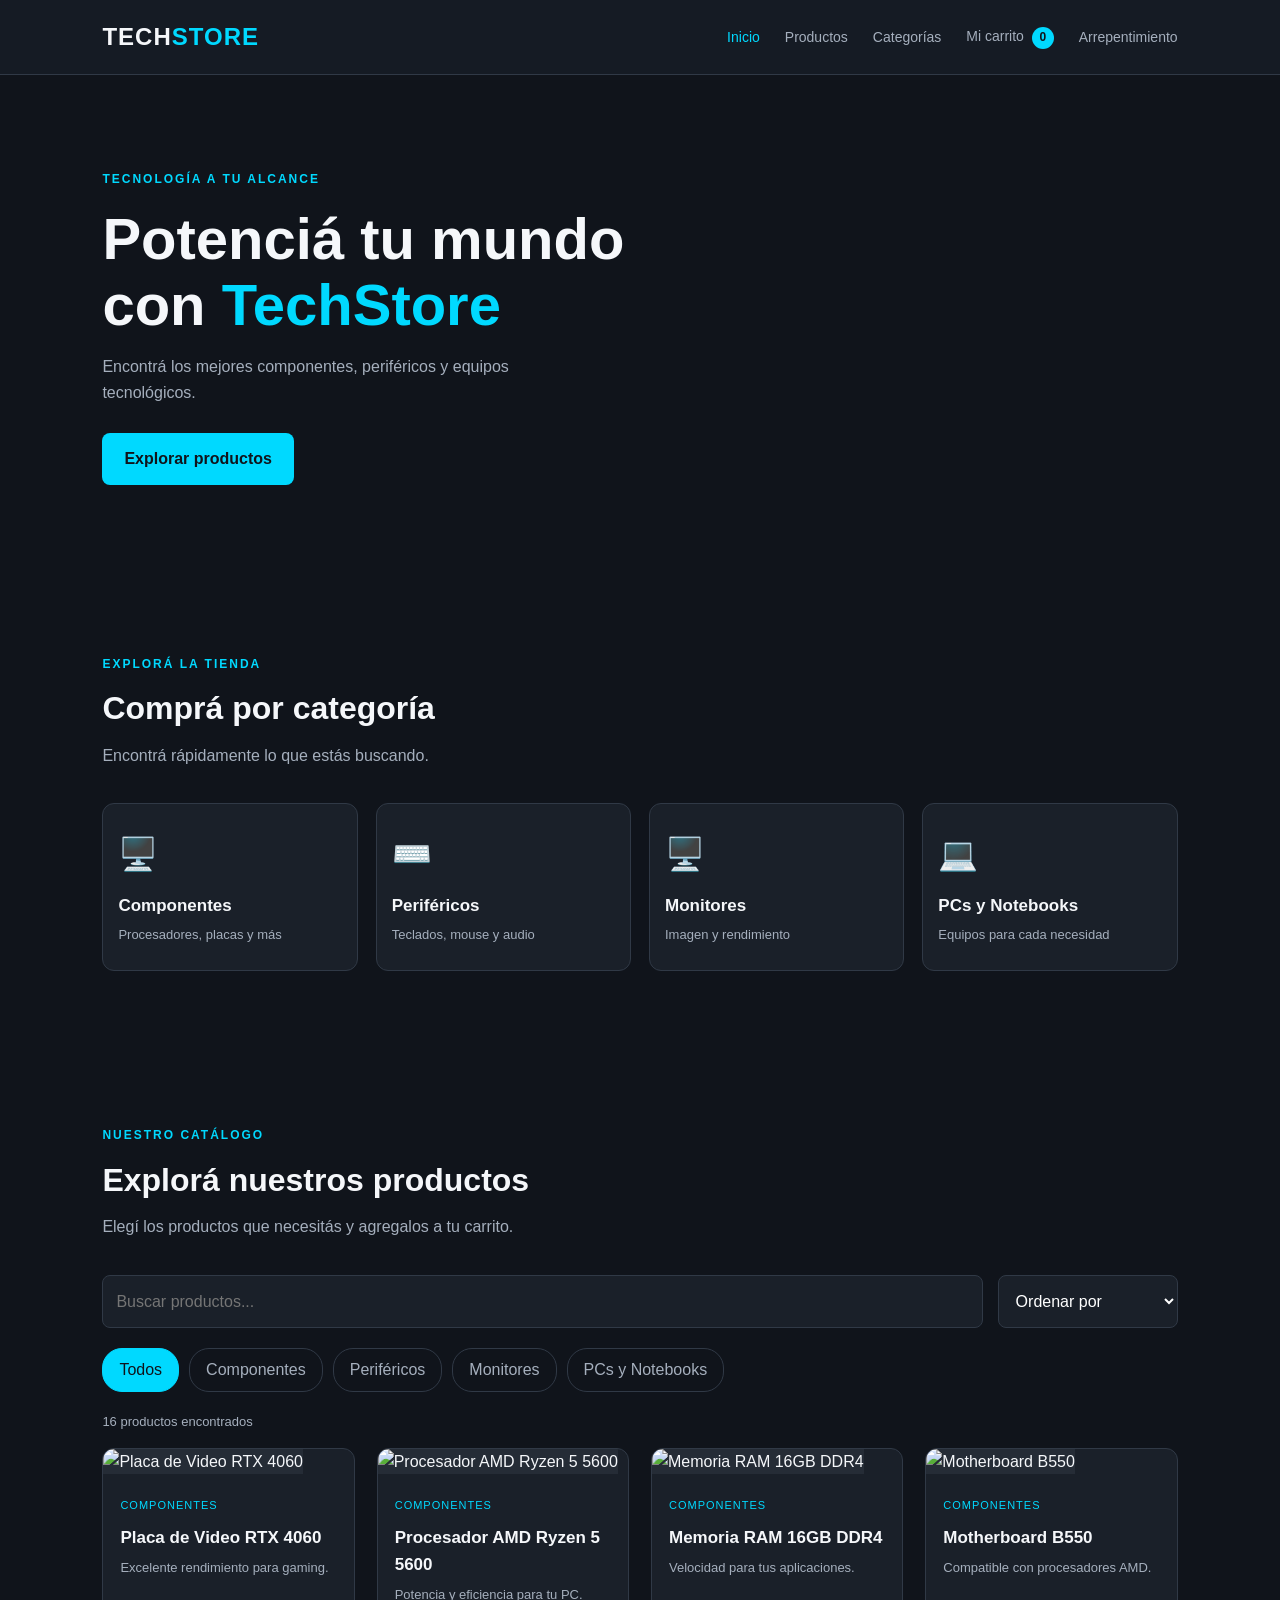
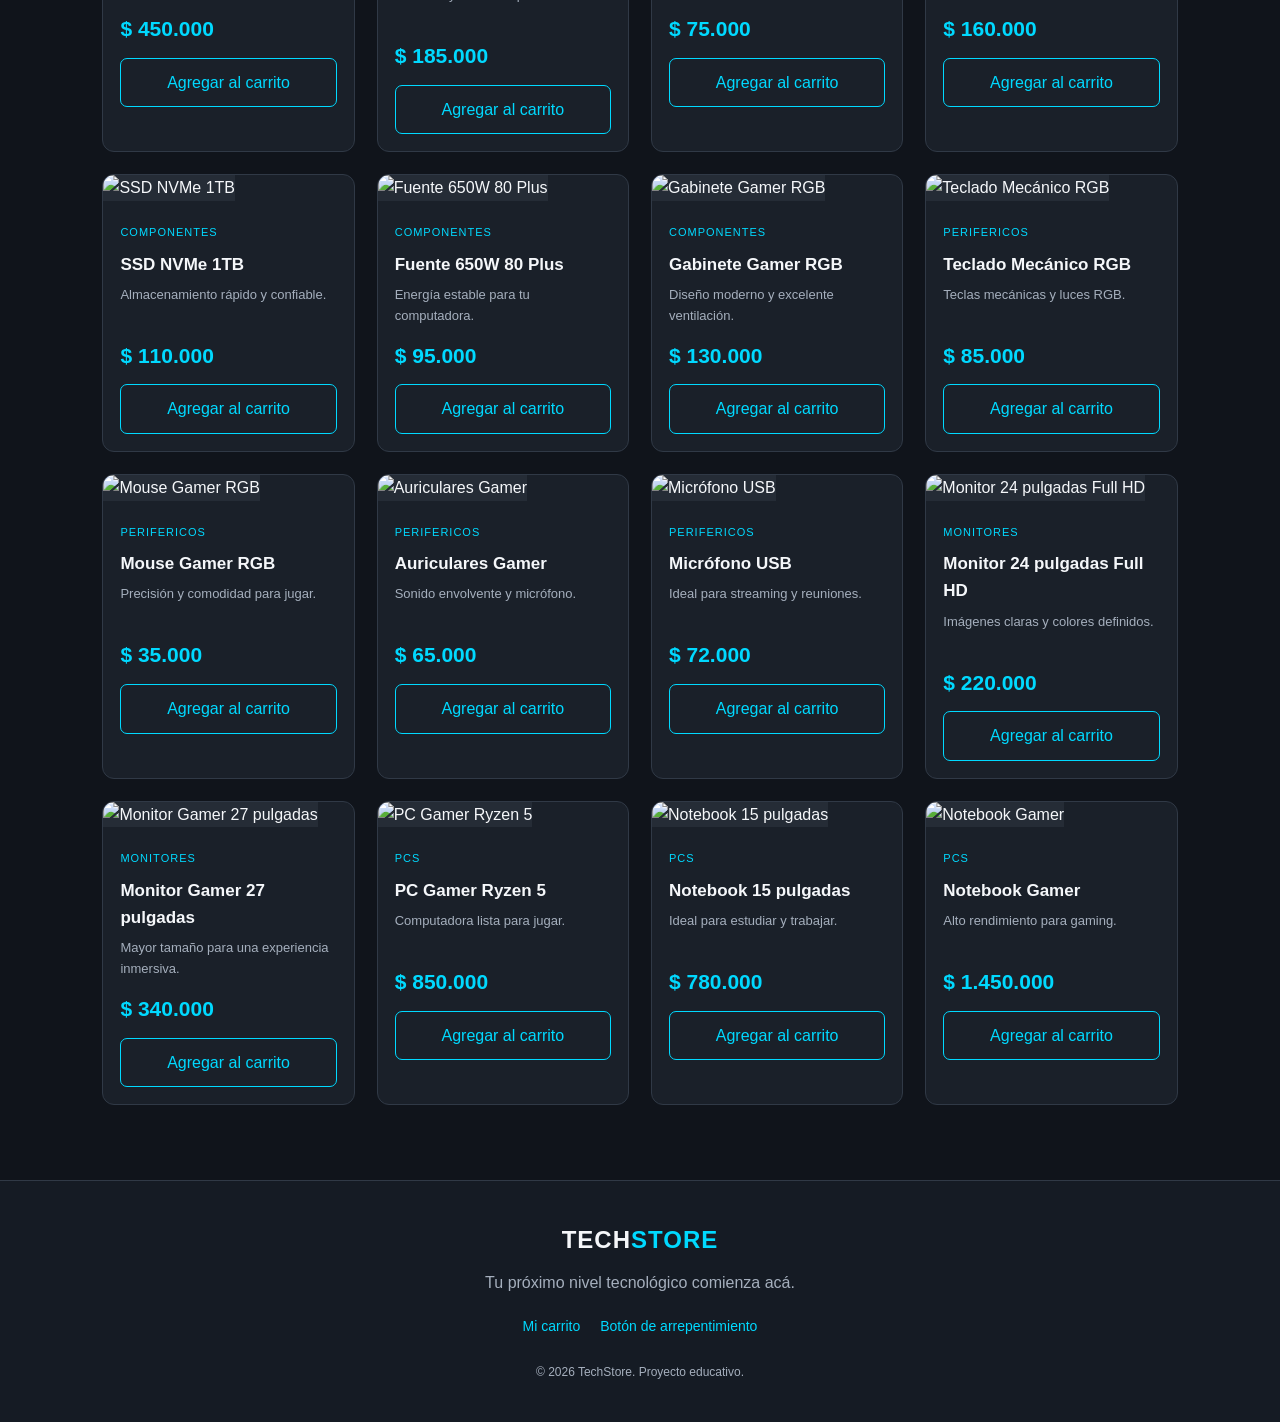
==== commit 8192867c: "Se hace una reestructuracion del codigo, se realizan agregados de secciones para separar cada funcio" ====
--- a/index.html
+++ b/index.html
@@ -4,72 +4,77 @@
 <head>
     <meta charset="UTF-8">
     <meta name="viewport" content="width=device-width, initial-scale=1.0">
-    <title>TechStore | Tecnología y Gaming</title>
+    <title>TechStore | Tecnología</title>
     <link rel="stylesheet" href="./css/style.css">
 </head>
 <body>
 
-    <header class="header">
-        <nav class="navbar">
-            <a href="#" class="logo">TECH<span>STORE</span></a>
+    <header class="navbar">
+        <a href="index.html" class="logo">TECH<span>STORE</span></a>
 
-            <ul class="nav-links">
-                <li><a href="#inicio">Inicio</a></li>
-                <li><a href="#catalogo">Productos</a></li>
-                <li><a href="#categorias">Categorías</a></li>
-                <li><a href="#carrito">Carrito <span id="contador-carrito">0</span></a></li>
-            </ul>
+        <nav class="nav-links">
+            <a href="index.html" class="activo">Inicio</a>
+            <a href="#productos">Productos</a>
+            <a href="#categorias">Categorías</a>
+            <a href="carrito.html" class="nav-carrito">
+                Mi carrito <span id="contador-carrito">0</span>
+            </a>
+            <a href="arrepentimiento.html">Arrepentimiento</a>
         </nav>
     </header>
 
     <main>
-        <section class="hero" id="inicio">
-            <div class="hero-content">
-                <span class="hero-tag">TECNOLOGÍA A TU ALCANCE</span>
-                <h1>Potenciá tu mundo <span>digital</span></h1>
-                <p>Encontrá los mejores componentes, periféricos y accesorios para llevar tu experiencia al siguiente nivel.</p>
-                <a href="#catalogo" class="btn-primary">Explorar productos</a>
+        <section class="hero">
+            <div class="hero-contenido">
+                <span class="etiqueta">TECNOLOGÍA A TU ALCANCE</span>
+                <h1>Potenciá tu mundo<br>con <span>TechStore</span></h1>
+                <p>Encontrá los mejores componentes, periféricos y equipos tecnológicos.</p>
+                <a href="#productos" class="btn-principal">Explorar productos</a>
             </div>
         </section>
 
-        <section class="categories-section" id="categorias">
-            <div class="section-heading">
-                <span class="section-tag">EXPLORÁ LA TIENDA</span>
+        <section class="seccion" id="categorias">
+            <div class="titulo-seccion">
+                <span class="etiqueta">EXPLORÁ LA TIENDA</span>
                 <h2>Comprá por categoría</h2>
                 <p>Encontrá rápidamente lo que estás buscando.</p>
             </div>
 
-            <div class="category-cards">
-                <button class="category-card" data-category="componentes">
-                    <span class="category-icon">🖥️</span>
-                    <span>Componentes</span>
+            <div class="categorias-grid">
+                <button class="categoria-card" data-category="componentes">
+                    <span>🖥️</span>
+                    <h3>Componentes</h3>
+                    <p>Procesadores, placas y más</p>
                 </button>
 
-                <button class="category-card" data-category="perifericos">
-                    <span class="category-icon">⌨️</span>
-                    <span>Periféricos</span>
+                <button class="categoria-card" data-category="perifericos">
+                    <span>⌨️</span>
+                    <h3>Periféricos</h3>
+                    <p>Teclados, mouse y audio</p>
                 </button>
 
-                <button class="category-card" data-category="monitores">
-                    <span class="category-icon">🖥️</span>
-                    <span>Monitores</span>
+                <button class="categoria-card" data-category="monitores">
+                    <span>🖥️</span>
+                    <h3>Monitores</h3>
+                    <p>Imagen y rendimiento</p>
                 </button>
 
-                <button class="category-card" data-category="pcs">
-                    <span class="category-icon">💻</span>
-                    <span>PCs y notebooks</span>
+                <button class="categoria-card" data-category="pcs">
+                    <span>💻</span>
+                    <h3>PCs y Notebooks</h3>
+                    <p>Equipos para cada necesidad</p>
                 </button>
             </div>
         </section>
 
-        <section class="catalog-section" id="catalogo">
-            <div class="section-heading">
-                <span class="section-tag">NUESTRO CATÁLOGO</span>
+        <section class="seccion productos-seccion" id="productos">
+            <div class="titulo-seccion">
+                <span class="etiqueta">NUESTRO CATÁLOGO</span>
                 <h2>Explorá nuestros productos</h2>
-                <p>Encontrá el equipo ideal para vos.</p>
+                <p>Elegí los productos que necesitás y agregalos a tu carrito.</p>
             </div>
 
-            <div class="catalog-controls">
+            <div class="controles-productos">
                 <input
                     type="search"
                     id="buscador"
@@ -77,7 +82,7 @@
                     aria-label="Buscar productos"
                 >
 
-                <select id="ordenar-productos" aria-label="Ordenar productos">
+                <select id="ordenar-productos">
                     <option value="default">Ordenar por</option>
                     <option value="menor">Menor precio</option>
                     <option value="mayor">Mayor precio</option>
@@ -85,58 +90,37 @@
                 </select>
             </div>
 
-            <div class="filter-buttons">
-                <button class="filter-btn active" data-category="todos">Todos</button>
-                <button class="filter-btn" data-category="componentes">Componentes</button>
-                <button class="filter-btn" data-category="perifericos">Periféricos</button>
-                <button class="filter-btn" data-category="monitores">Monitores</button>
-                <button class="filter-btn" data-category="pcs">PCs y notebooks</button>
+            <div class="filtros">
+                <button class="filtro activo" data-category="todos">Todos</button>
+                <button class="filtro" data-category="componentes">Componentes</button>
+                <button class="filtro" data-category="perifericos">Periféricos</button>
+                <button class="filtro" data-category="monitores">Monitores</button>
+                <button class="filtro" data-category="pcs">PCs y Notebooks</button>
             </div>
 
-            <p class="results-count" id="cantidad-resultados"></p>
+            <p class="resultados" id="cantidad-resultados"></p>
 
-            <div class="products-grid" id="contenedor-productos">
-                <!-- JavaScript genera las tarjetas automáticamente -->
-            </div>
+            <div class="productos-grid" id="contenedor-productos"></div>
 
-            <p class="no-results" id="sin-resultados" hidden>
+            <p class="sin-resultados oculto" id="sin-resultados">
                 No encontramos productos con esa búsqueda.
             </p>
-        </section>
-
-        <section class="cart-section" id="carrito">
-            <div class="section-heading">
-                <span class="section-tag">TU COMPRA</span>
-                <h2>Carrito de compras</h2>
-                <p>Revisá los productos que seleccionaste.</p>
-            </div>
-
-            <div class="cart-container">
-                <div id="lista-carrito">
-                    <p class="cart-empty">Todavía no agregaste productos.</p>
-                </div>
-
-                <div class="cart-summary">
-                    <div class="cart-total">
-                        <span>Total:</span>
-                        <strong id="total-carrito">$0</strong>
-                    </div>
-
-                    <button id="vaciar-carrito" class="btn-secondary">
-                        Vaciar carrito
-                    </button>
-                </div>
-            </div>
         </section>
     </main>
 
     <footer class="footer">
-        <a href="#inicio" class="logo">TECH<span>STORE</span></a>
-        <p>Tu próximo nivel tecnológico empieza acá.</p>
+        <a href="index.html" class="logo">TECH<span>STORE</span></a>
+        <p>Tu próximo nivel tecnológico comienza acá.</p>
+        <div class="footer-links">
+            <a href="carrito.html">Mi carrito</a>
+            <a href="arrepentimiento.html">Botón de arrepentimiento</a>
+        </div>
         <p class="copyright">© 2026 TechStore. Proyecto educativo.</p>
     </footer>
 
+    <script src="./js/productos.js"></script>
     <script src="./js/main.js"></script>
 </body>
 </html>
 
+
--- a/css/style.css
+++ b/css/style.css
@@ -1,7 +1,18 @@
 
-/* =========================
+/* =================================
    CONFIGURACIÓN GENERAL
-========================= */
+================================= */
+
+:root {
+    --color-fondo: #10141b;
+    --color-card: #1a2029;
+    --color-card-hover: #222b37;
+    --color-cyan: #00d9ff;
+    --color-texto: #f5f7fa;
+    --color-secundario: #a5afbd;
+    --color-borde: #303946;
+    --color-rojo: #d83d4d;
+}
 
 * {
     margin: 0;
@@ -15,9 +26,14 @@
 
 body {
     font-family: Arial, Helvetica, sans-serif;
-    background: #0b1120;
-    color: #f1f5f9;
+    background: var(--color-fondo);
+    color: var(--color-texto);
     line-height: 1.6;
+}
+
+a {
+    text-decoration: none;
+    color: inherit;
 }
 
 button,
@@ -30,47 +46,38 @@
     cursor: pointer;
 }
 
-a {
-    color: inherit;
-    text-decoration: none;
-}
-
-:root {
-    --color-fondo: #0b1120;
-    --color-card: #151f32;
-    --color-card-hover: #1c2a40;
-    --color-cyan: #00d9ff;
-    --color-texto: #f1f5f9;
-    --color-secundario: #94a3b8;
-    --color-borde: #26364d;
-}
-
-/* =========================
-   NAVEGACIÓN
-========================= */
-
-.header {
-    background: #101a2b;
+.oculto {
+    display: none !important;
+}
+
+.seccion {
+    padding: 75px 8%;
+}
+
+
+/* =================================
+   NAVBAR
+================================= */
+
+.navbar {
+    min-height: 75px;
+    padding: 15px 8%;
+    background: #151b24;
+    display: flex;
+    justify-content: space-between;
+    align-items: center;
+    gap: 20px;
     border-bottom: 1px solid var(--color-borde);
     position: sticky;
     top: 0;
     z-index: 100;
 }
 
-.navbar {
-    max-width: 1200px;
-    margin: auto;
-    padding: 18px 25px;
-    display: flex;
-    justify-content: space-between;
-    align-items: center;
-    gap: 20px;
-}
-
 .logo {
-    font-size: 25px;
+    font-size: 24px;
     font-weight: 900;
     letter-spacing: 1px;
+    white-space: nowrap;
 }
 
 .logo span {
@@ -80,50 +87,110 @@
 .nav-links {
     display: flex;
     align-items: center;
-    gap: 28px;
-    list-style: none;
+    gap: 25px;
+    flex-wrap: wrap;
 }
 
 .nav-links a {
     color: var(--color-secundario);
-    transition: color 0.3s;
-}
-
-.nav-links a:hover {
-    color: var(--color-cyan);
-}
-
-#contador-carrito {
+    font-size: 14px;
+    transition: 0.3s;
+}
+
+.nav-links a:hover,
+.nav-links a.activo {
+    color: var(--color-cyan);
+}
+
+.nav-carrito span {
+    display: inline-flex;
+    align-items: center;
+    justify-content: center;
     background: var(--color-cyan);
-    color: #06111c;
-    padding: 2px 7px;
-    border-radius: 20px;
+    color: #10141b;
+    width: 22px;
+    height: 22px;
+    border-radius: 50%;
+    font-weight: bold;
     font-size: 12px;
+    margin-left: 4px;
+}
+
+
+/* =================================
+   BOTONES
+================================= */
+
+.btn-principal,
+.btn-arrepentimiento {
+    display: inline-block;
+    border: none;
+    border-radius: 8px;
+    padding: 13px 22px;
     font-weight: bold;
-}
-
-/* =========================
-   PORTADA
-========================= */
+    text-align: center;
+    transition: 0.3s;
+}
+
+.btn-principal {
+    background: var(--color-cyan);
+    color: #10141b;
+}
+
+.btn-principal:hover {
+    background: #71eaff;
+    transform: translateY(-2px);
+}
+
+.btn-arrepentimiento {
+    background: var(--color-rojo);
+    color: white;
+}
+
+.btn-arrepentimiento:hover {
+    background: #f05262;
+    transform: translateY(-2px);
+}
+
+.btn-ancho {
+    width: 100%;
+}
+
+.btn-texto {
+    display: block;
+    width: 100%;
+    background: transparent;
+    border: none;
+    color: var(--color-rojo);
+    padding: 12px;
+    margin-top: 8px;
+}
+
+.btn-texto:hover {
+    text-decoration: underline;
+}
+
+
+/* =================================
+   HERO
+================================= */
 
 .hero {
     min-height: 440px;
-    padding: 80px 25px;
+    padding: 90px 8%;
     display: flex;
     align-items: center;
     background:
-        linear-gradient(90deg, rgba(5, 12, 25, 0.96), rgba(5, 12, 25, 0.55)),
-        url("https://images.unsplash.com/photo-1591488320449-011701bb6704?w=1600") center/cover;
-}
-
-.hero-content {
-    width: 100%;
-    max-width: 1200px;
-    margin: auto;
-}
-
-.hero-tag,
-.section-tag {
+        linear-gradient(90deg, rgba(16,20,27,0.98), rgba(16,20,27,0.55)),
+        url("https://images.unsplash.com/photo-1519389950473-47ba0277781c?auto=format&fit=crop&w=1600&q=85")
+        center/cover;
+}
+
+.hero-contenido {
+    max-width: 650px;
+}
+
+.etiqueta {
     color: var(--color-cyan);
     font-size: 12px;
     font-weight: bold;
@@ -131,10 +198,9 @@
 }
 
 .hero h1 {
-    max-width: 650px;
+    font-size: clamp(36px, 5vw, 58px);
+    line-height: 1.15;
     margin: 15px 0;
-    font-size: clamp(38px, 6vw, 65px);
-    line-height: 1.1;
 }
 
 .hero h1 span {
@@ -142,421 +208,654 @@
 }
 
 .hero p {
-    max-width: 560px;
-    color: #cbd5e1;
+    color: var(--color-secundario);
     margin-bottom: 28px;
-}
-
-.btn-primary,
-.btn-secondary {
-    display: inline-block;
-    padding: 12px 22px;
-    border: none;
-    border-radius: 7px;
-    font-weight: bold;
-    transition: 0.3s;
-}
-
-.btn-primary {
-    background: var(--color-cyan);
-    color: #06111c;
-}
-
-.btn-primary:hover {
-    background: #7cecff;
-    transform: translateY(-2px);
-}
-
-/* =========================
-   SECCIONES
-========================= */
-
-.categories-section,
-.catalog-section,
-.cart-section {
-    max-width: 1200px;
-    margin: auto;
-    padding: 75px 25px;
-}
-
-.section-heading {
-    margin-bottom: 30px;
-}
-
-.section-heading h2 {
+    max-width: 500px;
+}
+
+
+/* =================================
+   TÍTULOS Y CATEGORÍAS
+================================= */
+
+.titulo-seccion,
+.titulo-pagina {
+    margin-bottom: 35px;
+}
+
+.titulo-seccion h2,
+.titulo-pagina h1 {
     font-size: 32px;
-    margin: 7px 0;
-}
-
-.section-heading p {
-    color: var(--color-secundario);
-}
-
-/* =========================
-   TARJETAS DE CATEGORÍAS
-========================= */
-
-.category-cards {
+    margin: 8px 0;
+}
+
+.titulo-seccion p,
+.titulo-pagina p {
+    color: var(--color-secundario);
+}
+
+.categorias-grid {
     display: grid;
     grid-template-columns: repeat(4, 1fr);
     gap: 18px;
 }
 
-.category-card {
-    min-height: 130px;
-    padding: 20px;
-    border: 1px solid var(--color-borde);
+.categoria-card {
+    background: var(--color-card);
+    border: 1px solid var(--color-borde);
+    color: var(--color-texto);
     border-radius: 12px;
-    background: var(--color-card);
-    color: var(--color-texto);
-    display: flex;
-    flex-direction: column;
-    align-items: center;
-    justify-content: center;
-    gap: 10px;
-    font-weight: bold;
+    padding: 25px 15px;
+    text-align: left;
     transition: 0.3s;
 }
 
-.category-card:hover {
+.categoria-card:hover {
     border-color: var(--color-cyan);
     background: var(--color-card-hover);
-    transform: translateY(-5px);
-}
-
-.category-icon {
-    font-size: 30px;
-}
-
-/* =========================
+    transform: translateY(-4px);
+}
+
+.categoria-card span {
+    font-size: 32px;
+}
+
+.categoria-card h3 {
+    margin-top: 12px;
+    font-size: 17px;
+}
+
+.categoria-card p {
+    color: var(--color-secundario);
+    font-size: 13px;
+    margin-top: 5px;
+}
+
+
+/* =================================
    BUSCADOR Y FILTROS
-========================= */
-
-.catalog-controls {
+================================= */
+
+.controles-productos {
     display: flex;
     gap: 15px;
     margin-bottom: 20px;
 }
 
-.catalog-controls input,
-.catalog-controls select {
-    padding: 13px 15px;
-    border: 1px solid var(--color-borde);
-    border-radius: 7px;
+.controles-productos input,
+.controles-productos select {
     background: var(--color-card);
-    color: var(--color-texto);
-    outline: none;
-}
-
-.catalog-controls input {
+    border: 1px solid var(--color-borde);
+    border-radius: 8px;
+    padding: 13px;
+    color: white;
+}
+
+.controles-productos input {
     flex: 1;
     min-width: 0;
 }
 
-.catalog-controls input:focus,
-.catalog-controls select:focus {
-    border-color: var(--color-cyan);
-}
-
-.catalog-controls select {
+.controles-productos select {
     min-width: 180px;
 }
 
-.filter-buttons {
-    display: flex;
+.filtros {
+    display: flex;
+    gap: 10px;
     flex-wrap: wrap;
-    gap: 10px;
-    margin-bottom: 22px;
-}
-
-.filter-btn {
-    padding: 9px 16px;
-    border: 1px solid var(--color-borde);
+    margin-bottom: 20px;
+}
+
+.filtro {
+    border: 1px solid var(--color-borde);
+    background: transparent;
+    color: var(--color-secundario);
     border-radius: 20px;
-    background: var(--color-card);
-    color: var(--color-secundario);
-    transition: 0.3s;
-}
-
-.filter-btn:hover,
-.filter-btn.active {
+    padding: 8px 16px;
+}
+
+.filtro:hover,
+.filtro.activo {
     background: var(--color-cyan);
     border-color: var(--color-cyan);
-    color: #06111c;
-    font-weight: bold;
-}
-
-.results-count {
+    color: #10141b;
+}
+
+.resultados {
+    color: var(--color-secundario);
+    font-size: 13px;
     margin-bottom: 15px;
-    color: var(--color-secundario);
-    font-size: 14px;
-}
-
-/* =========================
-   PRODUCTOS
-========================= */
-
-.products-grid {
+}
+
+
+/* =================================
+   TARJETAS DE PRODUCTOS
+================================= */
+
+.productos-grid {
     display: grid;
     grid-template-columns: repeat(4, 1fr);
     gap: 22px;
 }
 
-.product-card {
+.producto-card {
+    background: var(--color-card);
+    border: 1px solid var(--color-borde);
+    border-radius: 12px;
     overflow: hidden;
-    background: var(--color-card);
-    border: 1px solid var(--color-borde);
-    border-radius: 12px;
     transition: 0.3s;
 }
 
-.product-card:hover {
+.producto-card:hover {
     transform: translateY(-5px);
     border-color: var(--color-cyan);
 }
 
-.product-image {
+.producto-imagen {
+    width: 100%;
     height: 190px;
-    background: #202d42;
-    overflow: hidden;
-}
-
-.product-image img {
-    width: 100%;
-    height: 100%;
     object-fit: cover;
-    transition: transform 0.4s;
-}
-
-.product-card:hover .product-image img {
-    transform: scale(1.06);
-}
-
-.product-info {
+    background: #252c36;
+}
+
+.producto-info {
     padding: 17px;
 }
 
-.product-category {
-    color: var(--color-cyan);
+.producto-categoria {
+    color: var(--color-cyan);
+    text-transform: uppercase;
     font-size: 11px;
-    font-weight: bold;
-    text-transform: uppercase;
     letter-spacing: 1px;
 }
 
-.product-info h3 {
-    min-height: 48px;
-    margin: 8px 0;
+.producto-info h3 {
+    margin: 7px 0;
     font-size: 17px;
-    line-height: 1.4;
-}
-
-.product-description {
+}
+
+.producto-descripcion {
+    color: var(--color-secundario);
+    font-size: 13px;
     min-height: 42px;
-    color: var(--color-secundario);
-    font-size: 13px;
-}
-
-.product-price {
-    display: block;
-    margin: 13px 0;
+}
+
+.producto-precio {
     color: var(--color-cyan);
     font-size: 21px;
     font-weight: bold;
-}
-
-.btn-add {
+    margin: 12px 0;
+}
+
+.btn-agregar {
     width: 100%;
     padding: 11px;
+    background: transparent;
+    color: var(--color-cyan);
+    border: 1px solid var(--color-cyan);
+    border-radius: 7px;
+    transition: 0.3s;
+}
+
+.btn-agregar:hover {
+    background: var(--color-cyan);
+    color: #10141b;
+}
+
+.sin-resultados {
+    text-align: center;
+    color: var(--color-secundario);
+    padding: 40px 0;
+}
+
+
+/* =================================
+   PÁGINAS INTERIORES
+================================= */
+
+.pagina-interior {
+    min-height: 65vh;
+    padding: 55px 8% 80px;
+}
+
+.titulo-pagina {
+    margin-bottom: 35px;
+}
+
+.titulo-pagina h1 {
+    font-size: 38px;
+}
+
+
+/* =================================
+   CARRITO
+================================= */
+
+.carrito-layout {
+    display: grid;
+    grid-template-columns: minmax(0, 1fr) 330px;
+    gap: 25px;
+    align-items: start;
+}
+
+.carrito-lista {
+    display: flex;
+    flex-direction: column;
+    gap: 15px;
+}
+
+.carrito-item {
+    display: grid;
+    grid-template-columns: 110px minmax(0, 1fr) auto;
+    gap: 18px;
+    align-items: center;
+    background: var(--color-card);
+    border: 1px solid var(--color-borde);
+    border-radius: 12px;
+    padding: 15px;
+}
+
+.carrito-item img {
+    width: 110px;
+    height: 100px;
+    object-fit: cover;
+    border-radius: 8px;
+}
+
+.carrito-item h3 {
+    font-size: 16px;
+    margin-bottom: 5px;
+}
+
+.carrito-item p {
+    color: var(--color-cyan);
+    font-weight: bold;
+}
+
+.cantidad-controles {
+    display: flex;
+    align-items: center;
+    gap: 10px;
+    margin-top: 10px;
+}
+
+.cantidad-controles button {
+    width: 28px;
+    height: 28px;
+    background: #303946;
     border: none;
-    border-radius: 6px;
-    background: var(--color-cyan);
-    color: #06111c;
-    font-weight: bold;
-    transition: 0.3s;
-}
-
-.btn-add:hover {
-    background: #7cecff;
-}
-
-.no-results {
+    color: white;
+    border-radius: 5px;
+}
+
+.btn-eliminar {
+    background: transparent;
+    border: none;
+    color: var(--color-rojo);
+    padding: 8px;
+}
+
+.resumen-compra {
+    background: var(--color-card);
+    border: 1px solid var(--color-borde);
+    border-radius: 12px;
+    padding: 23px;
+}
+
+.resumen-compra h2 {
+    font-size: 20px;
+    margin-bottom: 22px;
+}
+
+.resumen-linea,
+.resumen-total {
+    display: flex;
+    justify-content: space-between;
+    gap: 10px;
+    margin-bottom: 15px;
+    color: var(--color-secundario);
+}
+
+.resumen-total {
+    border-top: 1px solid var(--color-borde);
+    padding-top: 18px;
+    margin-top: 20px;
+    color: white;
+    font-size: 18px;
+}
+
+.resumen-total strong {
+    color: var(--color-cyan);
+    font-size: 22px;
+}
+
+.seguir-comprando {
+    display: inline-block;
+    color: var(--color-cyan);
+    margin-top: 18px;
+    font-size: 14px;
+}
+
+.seguir-comprando:hover {
+    text-decoration: underline;
+}
+
+.carrito-vacio {
+    background: var(--color-card);
+    padding: 45px 20px;
+    border-radius: 12px;
+    text-align: center;
+    border: 1px solid var(--color-borde);
+}
+
+.carrito-vacio p {
+    color: var(--color-secundario);
+    margin: 10px 0 20px;
+}
+
+
+/* =================================
+   CHECKOUT
+================================= */
+
+.checkout-layout {
+    display: grid;
+    grid-template-columns: minmax(0, 1fr) 330px;
+    gap: 25px;
+    align-items: start;
+}
+
+.formulario-checkout,
+.formulario-arrepentimiento {
+    background: var(--color-card);
+    border: 1px solid var(--color-borde);
+    padding: 28px;
+    border-radius: 12px;
+}
+
+.formulario-bloque {
+    margin-bottom: 30px;
+    padding-bottom: 25px;
+    border-bottom: 1px solid var(--color-borde);
+}
+
+.formulario-bloque h2 {
+    color: var(--color-cyan);
+    font-size: 19px;
+    margin-bottom: 20px;
+}
+
+.form-grupo {
+    display: flex;
+    flex-direction: column;
+    gap: 7px;
+    margin-bottom: 17px;
+}
+
+.form-grupo label {
+    font-size: 14px;
+    color: var(--color-secundario);
+}
+
+.form-grupo input,
+.form-grupo select {
+    width: 100%;
+    padding: 13px;
+    background: #111720;
+    color: white;
+    border: 1px solid var(--color-borde);
+    border-radius: 7px;
+    outline: none;
+}
+
+.form-grupo input:focus,
+.form-grupo select:focus {
+    border-color: var(--color-cyan);
+}
+
+.form-doble {
+    display: grid;
+    grid-template-columns: 1fr 1fr;
+    gap: 15px;
+}
+
+.aviso-demo {
+    color: var(--color-secundario);
+    font-size: 13px;
+    margin-top: 12px;
+}
+
+.checkout-resumen {
+    position: sticky;
+    top: 100px;
+}
+
+.checkout-producto {
+    display: flex;
+    justify-content: space-between;
+    gap: 10px;
+    padding: 10px 0;
+    border-bottom: 1px solid var(--color-borde);
+    font-size: 14px;
+}
+
+.checkout-producto span:last-child {
+    color: var(--color-cyan);
+    white-space: nowrap;
+}
+
+.mensaje-formulario {
+    margin-top: 18px;
+    color: var(--color-cyan);
+    font-size: 14px;
+}
+
+
+/* =================================
+   ARREPENTIMIENTO
+================================= */
+
+.arrepentimiento-pagina {
+    max-width: 650px;
+    margin: 15px auto;
+    background: var(--color-card);
+    border: 1px solid var(--color-borde);
+    border-radius: 15px;
     padding: 35px;
-    color: var(--color-secundario);
+}
+
+.icono-arrepentimiento {
+    display: flex;
+    align-items: center;
+    justify-content: center;
+    width: 55px;
+    height: 55px;
+    border-radius: 50%;
+    background: rgba(216, 61, 77, 0.15);
+    color: #ff6575;
+    font-size: 30px;
+    margin-bottom: 20px;
+}
+
+.arrepentimiento-pagina h1 {
+    font-size: 32px;
+    margin: 8px 0 15px;
+}
+
+.arrepentimiento-pagina > p {
+    color: var(--color-secundario);
+    margin-bottom: 25px;
+}
+
+.formulario-arrepentimiento {
+    padding: 0;
+    border: none;
+}
+
+.informacion-arrepentimiento {
+    background: #222b37;
+    padding: 18px;
+    border-radius: 8px;
+    margin-top: 25px;
+}
+
+.informacion-arrepentimiento h3 {
+    font-size: 15px;
+    margin-bottom: 8px;
+    color: var(--color-cyan);
+}
+
+.informacion-arrepentimiento p {
+    color: var(--color-secundario);
+    font-size: 13px;
+}
+
+
+/* =================================
+   FOOTER
+================================= */
+
+.footer {
+    background: #151b24;
+    border-top: 1px solid var(--color-borde);
+    padding: 40px 8%;
     text-align: center;
 }
 
-/* =========================
-   CARRITO
-========================= */
-
-.cart-section {
-    border-top: 1px solid var(--color-borde);
-}
-
-.cart-container {
-    padding: 25px;
-    background: var(--color-card);
-    border: 1px solid var(--color-borde);
-    border-radius: 12px;
-}
-
-.cart-empty {
-    color: var(--color-secundario);
-}
-
-.cart-item {
-    display: flex;
-    justify-content: space-between;
-    align-items: center;
-    gap: 15px;
-    padding: 15px 0;
-    border-bottom: 1px solid var(--color-borde);
-}
-
-.cart-item-info {
-    flex: 1;
-}
-
-.cart-item-info strong {
-    display: block;
-}
-
-.cart-item-info span {
-    color: var(--color-secundario);
-    font-size: 13px;
-}
-
-.cart-actions {
-    display: flex;
-    align-items: center;
-    gap: 9px;
-}
-
-.cart-actions button {
-    min-width: 30px;
-    padding: 5px 9px;
-    border: 1px solid var(--color-borde);
-    border-radius: 5px;
-    background: #202d42;
-    color: white;
-}
-
-.cart-actions .btn-delete {
-    color: #ff7777;
-}
-
-.cart-summary {
-    display: flex;
-    justify-content: space-between;
-    align-items: center;
-    gap: 15px;
-    margin-top: 22px;
-}
-
-.cart-total {
-    display: flex;
-    flex-direction: column;
-    gap: 5px;
-}
-
-.cart-total strong {
-    color: var(--color-cyan);
-    font-size: 25px;
-}
-
-.btn-secondary {
-    background: #26364d;
-    color: white;
-}
-
-.btn-secondary:hover {
-    background: #3b4e68;
-}
-
-/* =========================
-   FOOTER
-========================= */
-
-.footer {
-    padding: 40px 20px;
-    background: #101a2b;
-    border-top: 1px solid var(--color-borde);
-    text-align: center;
-}
-
-.footer p {
-    margin-top: 8px;
-    color: var(--color-secundario);
-}
-
-.footer .copyright {
+.footer > p {
+    color: var(--color-secundario);
+    margin-top: 10px;
+}
+
+.footer-links {
+    display: flex;
+    justify-content: center;
+    gap: 20px;
+    flex-wrap: wrap;
     margin-top: 20px;
+}
+
+.footer-links a {
+    color: var(--color-cyan);
+    font-size: 14px;
+}
+
+.copyright {
     font-size: 12px;
-}
-
-/* =========================
-   DISEÑO RESPONSIVE
-========================= */
-
-@media (max-width: 950px) {
-    .products-grid {
+    margin-top: 25px !important;
+}
+
+
+/* =================================
+   RESPONSIVE
+================================= */
+
+@media (max-width: 1050px) {
+    .productos-grid {
         grid-template-columns: repeat(3, 1fr);
     }
 
-    .category-cards {
+    .categorias-grid {
         grid-template-columns: repeat(2, 1fr);
     }
 }
 
-@media (max-width: 700px) {
+@media (max-width: 850px) {
     .navbar {
         flex-direction: column;
     }
 
     .nav-links {
-        flex-wrap: wrap;
         justify-content: center;
         gap: 15px;
     }
 
-    .products-grid {
+    .carrito-layout,
+    .checkout-layout {
+        grid-template-columns: 1fr;
+    }
+
+    .checkout-resumen {
+        position: static;
+    }
+}
+
+@media (max-width: 600px) {
+    .seccion,
+    .pagina-interior {
+        padding: 45px 5%;
+    }
+
+    .hero {
+        min-height: 370px;
+        padding: 60px 5%;
+    }
+
+    .productos-grid {
         grid-template-columns: repeat(2, 1fr);
-    }
-
-    .catalog-controls {
+        gap: 12px;
+    }
+
+    .producto-imagen {
+        height: 135px;
+    }
+
+    .producto-info {
+        padding: 12px;
+    }
+
+    .producto-info h3 {
+        font-size: 14px;
+    }
+
+    .producto-precio {
+        font-size: 17px;
+    }
+
+    .categorias-grid {
+        gap: 10px;
+    }
+
+    .controles-productos {
         flex-direction: column;
     }
 
-    .catalog-controls select {
+    .controles-productos select {
         width: 100%;
     }
-}
-
-@media (max-width: 480px) {
-    .products-grid {
+
+    .carrito-item {
+        grid-template-columns: 75px minmax(0, 1fr);
+        gap: 12px;
+    }
+
+    .carrito-item img {
+        width: 75px;
+        height: 75px;
+    }
+
+    .carrito-item > div:last-child {
+        grid-column: 2;
+    }
+
+    .form-doble {
         grid-template-columns: 1fr;
-    }
-
-    .category-cards {
-        grid-template-columns: 1fr 1fr;
-    }
-
-    .cart-item {
-        align-items: flex-start;
-        flex-direction: column;
-    }
-
-    .cart-summary {
-        align-items: flex-start;
-        flex-direction: column;
-    }
-
-    .hero {
-        min-height: 390px;
-    }
-
-    .section-heading h2 {
-        font-size: 26px;
-    }
-}
+        gap: 0;
+    }
+
+    .arrepentimiento-pagina {
+        padding: 22px;
+    }
+
+    .titulo-pagina h1,
+    .arrepentimiento-pagina h1 {
+        font-size: 29px;
+    }
+}
+
+@media (max-width: 380px) {
+    .productos-grid {
+        grid-template-columns: 1fr;
+    }
+}
